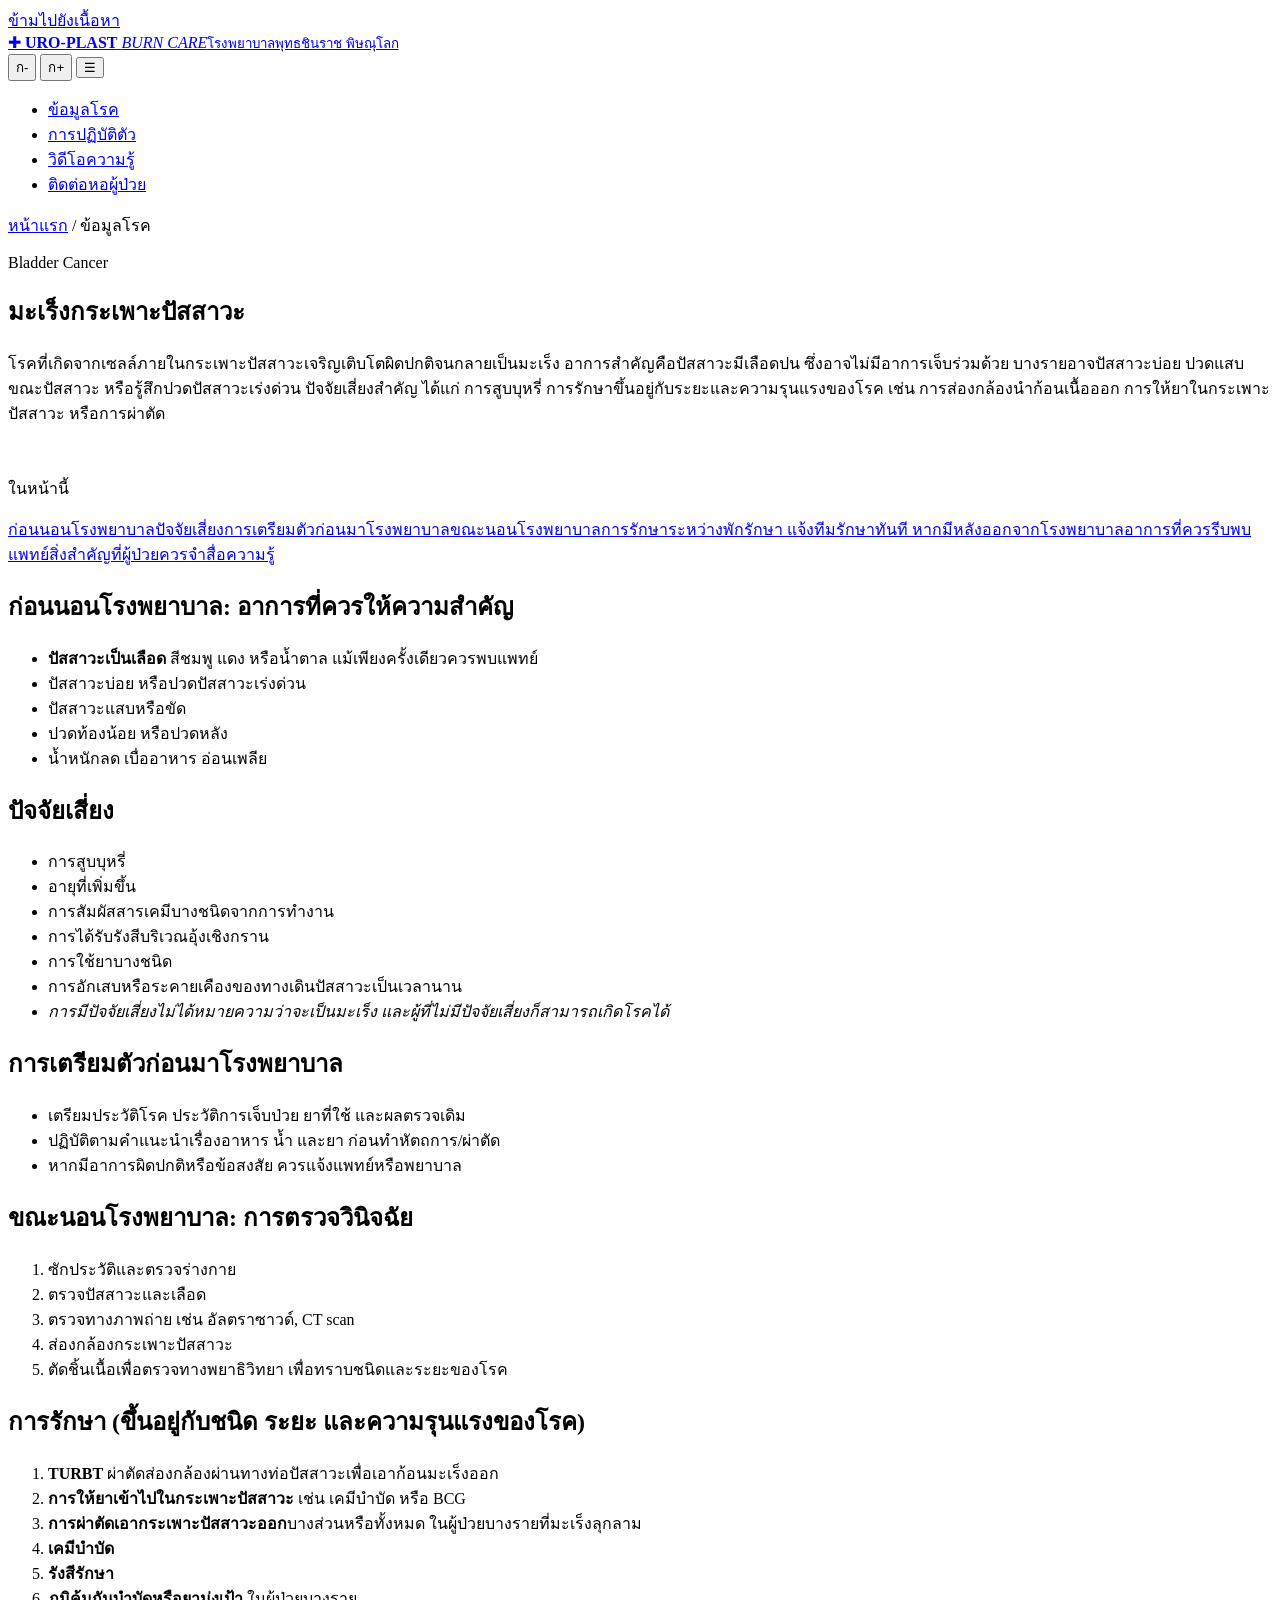
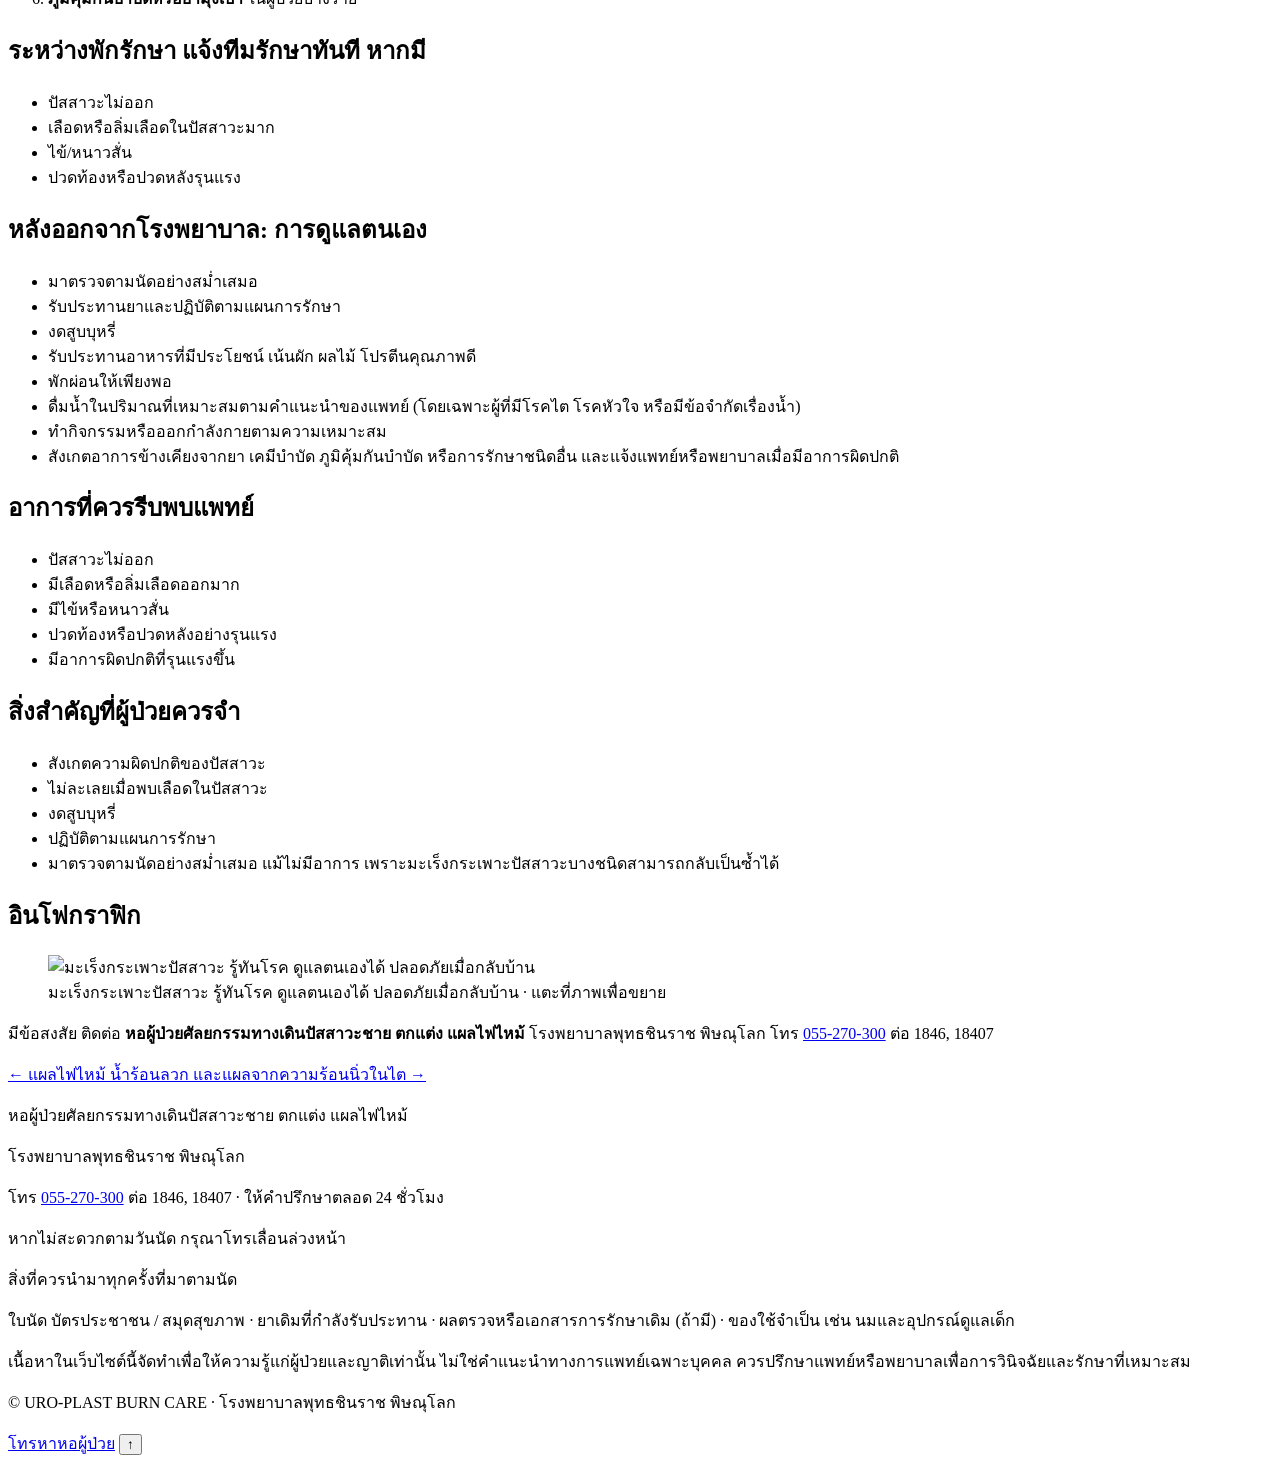
==== bladder-cancer.html @ 07c1993a "web" ====
<!doctype html>
<html lang="th">
<head>
<meta charset="utf-8">
<meta name="viewport" content="width=device-width, initial-scale=1">
<title>มะเร็งกระเพาะปัสสาวะ (Bladder Cancer) | URO-PLAST BURN CARE</title>
<meta name="description" content="โรคที่เกิดจากเซลล์ภายในกระเพาะปัสสาวะเจริญเติบโตผิดปกติจนกลายเป็นมะเร็ง อาการสำคัญคือปัสสาวะมีเลือดปน ซึ่งอาจไม่มีอาการเจ็บร่วมด้วย บางรายอาจปัสสาวะบ่">
<link rel="preconnect" href="https://fonts.googleapis.com">
<link rel="preconnect" href="https://fonts.gstatic.com" crossorigin>
<link href="https://fonts.googleapis.com/css2?family=Prompt:wght@500;600;700&family=Sarabun:wght@400;500;700&display=swap" rel="stylesheet">
<link rel="stylesheet" href="assets/css/style.css">
</head>
<body>
<a class="skip" href="#main">ข้ามไปยังเนื้อหา</a>
<header class="site-header">
  <div class="wrap bar">
    <a class="brand" href="index.html" aria-label="หน้าแรก URO-PLAST BURN CARE">
      <span class="logo" aria-hidden="true">✚</span>
      <span><b>URO-PLAST</b> <em>BURN CARE</em><small>โรงพยาบาลพุทธชินราช พิษณุโลก</small></span>
    </a>
    <div class="tools">
      <button class="fs-btn" data-fs="-1" aria-label="ลดขนาดตัวอักษร">ก-</button>
      <button class="fs-btn" data-fs="1" aria-label="เพิ่มขนาดตัวอักษร">ก+</button>
      <button class="menu-btn" aria-expanded="false" aria-controls="menu" aria-label="เมนู">☰</button>
    </div>
    <nav id="menu" class="menu"><ul><li><a href="index.html#topics">ข้อมูลโรค</a></li><li><a href="index.html#care">การปฏิบัติตัว</a></li><li><a href="index.html#videos">วิดีโอความรู้</a></li><li><a href="index.html#contact">ติดต่อหอผู้ป่วย</a></li></ul></nav>
  </div>
</header>
<main id="main" class="topic c-rose">
<section class="topic-hero">
  <div class="wrap th-grid">
    <div>
      <p class="crumb"><a href="index.html">หน้าแรก</a> / ข้อมูลโรค</p>
      <p class="eyebrow">Bladder Cancer</p>
      <h1>มะเร็งกระเพาะปัสสาวะ</h1>
      <p class="hero-lead">โรคที่เกิดจากเซลล์ภายในกระเพาะปัสสาวะเจริญเติบโตผิดปกติจนกลายเป็นมะเร็ง อาการสำคัญคือปัสสาวะมีเลือดปน ซึ่งอาจไม่มีอาการเจ็บร่วมด้วย บางรายอาจปัสสาวะบ่อย ปวดแสบขณะปัสสาวะ หรือรู้สึกปวดปัสสาวะเร่งด่วน ปัจจัยเสี่ยงสำคัญ ได้แก่ การสูบบุหรี่ การรักษาขึ้นอยู่กับระยะและความรุนแรงของโรค เช่น การส่องกล้องนำก้อนเนื้อออก การให้ยาในกระเพาะปัสสาวะ หรือการผ่าตัด</p>
    </div>
    <div class="th-art"><img src="assets/img/bladder-cancer.jpg" alt="" class="zoom"></div>
  </div>
</section>
<div class="wrap topic-body">
  <aside class="toc" aria-label="สารบัญ"><p>ในหน้านี้</p><a href="#s1">ก่อนนอนโรงพยาบาล</a><a href="#s2">ปัจจัยเสี่ยง</a><a href="#s3">การเตรียมตัวก่อนมาโรงพยาบาล</a><a href="#s4">ขณะนอนโรงพยาบาล</a><a href="#s5">การรักษา</a><a href="#s6">ระหว่างพักรักษา แจ้งทีมรักษาทันที หากมี</a><a href="#s7">หลังออกจากโรงพยาบาล</a><a href="#s8">อาการที่ควรรีบพบแพทย์</a><a href="#s9">สิ่งสำคัญที่ผู้ป่วยควรจำ</a><a href="#infographic">สื่อความรู้</a></aside>
  <div class="content">
    <section id="s1" class="panel k-list"><h2>ก่อนนอนโรงพยาบาล: อาการที่ควรให้ความสำคัญ</h2><ul><li><b>ปัสสาวะเป็นเลือด</b> สีชมพู แดง หรือน้ำตาล แม้เพียงครั้งเดียวควรพบแพทย์</li><li>ปัสสาวะบ่อย หรือปวดปัสสาวะเร่งด่วน</li><li>ปัสสาวะแสบหรือขัด</li><li>ปวดท้องน้อย หรือปวดหลัง</li><li>น้ำหนักลด เบื่ออาหาร อ่อนเพลีย</li></ul></section><section id="s2" class="panel k-list"><h2>ปัจจัยเสี่ยง</h2><ul><li>การสูบบุหรี่</li><li>อายุที่เพิ่มขึ้น</li><li>การสัมผัสสารเคมีบางชนิดจากการทำงาน</li><li>การได้รับรังสีบริเวณอุ้งเชิงกราน</li><li>การใช้ยาบางชนิด</li><li>การอักเสบหรือระคายเคืองของทางเดินปัสสาวะเป็นเวลานาน</li><li><i>การมีปัจจัยเสี่ยงไม่ได้หมายความว่าจะเป็นมะเร็ง และผู้ที่ไม่มีปัจจัยเสี่ยงก็สามารถเกิดโรคได้</i></li></ul></section><section id="s3" class="panel k-check"><h2>การเตรียมตัวก่อนมาโรงพยาบาล</h2><ul><li>เตรียมประวัติโรค ประวัติการเจ็บป่วย ยาที่ใช้ และผลตรวจเดิม</li><li>ปฏิบัติตามคำแนะนำเรื่องอาหาร น้ำ และยา ก่อนทำหัตถการ/ผ่าตัด</li><li>หากมีอาการผิดปกติหรือข้อสงสัย ควรแจ้งแพทย์หรือพยาบาล</li></ul></section><section id="s4" class="panel k-steps"><h2>ขณะนอนโรงพยาบาล: การตรวจวินิจฉัย</h2><ol><li>ซักประวัติและตรวจร่างกาย</li><li>ตรวจปัสสาวะและเลือด</li><li>ตรวจทางภาพถ่าย เช่น อัลตราซาวด์, CT scan</li><li>ส่องกล้องกระเพาะปัสสาวะ</li><li>ตัดชิ้นเนื้อเพื่อตรวจทางพยาธิวิทยา เพื่อทราบชนิดและระยะของโรค</li></ol></section><section id="s5" class="panel k-steps"><h2>การรักษา (ขึ้นอยู่กับชนิด ระยะ และความรุนแรงของโรค)</h2><ol><li><b>TURBT</b> ผ่าตัดส่องกล้องผ่านทางท่อปัสสาวะเพื่อเอาก้อนมะเร็งออก</li><li><b>การให้ยาเข้าไปในกระเพาะปัสสาวะ</b> เช่น เคมีบำบัด หรือ BCG</li><li><b>การผ่าตัดเอากระเพาะปัสสาวะออก</b>บางส่วนหรือทั้งหมด ในผู้ป่วยบางรายที่มะเร็งลุกลาม</li><li><b>เคมีบำบัด</b></li><li><b>รังสีรักษา</b></li><li><b>ภูมิคุ้มกันบำบัดหรือยามุ่งเป้า</b> ในผู้ป่วยบางราย</li></ol></section><section id="s6" class="panel k-danger"><h2>ระหว่างพักรักษา แจ้งทีมรักษาทันที หากมี</h2><ul><li>ปัสสาวะไม่ออก</li><li>เลือดหรือลิ่มเลือดในปัสสาวะมาก</li><li>ไข้/หนาวสั่น</li><li>ปวดท้องหรือปวดหลังรุนแรง</li></ul></section><section id="s7" class="panel k-check"><h2>หลังออกจากโรงพยาบาล: การดูแลตนเอง</h2><ul><li>มาตรวจตามนัดอย่างสม่ำเสมอ</li><li>รับประทานยาและปฏิบัติตามแผนการรักษา</li><li>งดสูบบุหรี่</li><li>รับประทานอาหารที่มีประโยชน์ เน้นผัก ผลไม้ โปรตีนคุณภาพดี</li><li>พักผ่อนให้เพียงพอ</li><li>ดื่มน้ำในปริมาณที่เหมาะสมตามคำแนะนำของแพทย์ (โดยเฉพาะผู้ที่มีโรคไต โรคหัวใจ หรือมีข้อจำกัดเรื่องน้ำ)</li><li>ทำกิจกรรมหรือออกกำลังกายตามความเหมาะสม</li><li>สังเกตอาการข้างเคียงจากยา เคมีบำบัด ภูมิคุ้มกันบำบัด หรือการรักษาชนิดอื่น และแจ้งแพทย์หรือพยาบาลเมื่อมีอาการผิดปกติ</li></ul></section><section id="s8" class="panel k-danger"><h2>อาการที่ควรรีบพบแพทย์</h2><ul><li>ปัสสาวะไม่ออก</li><li>มีเลือดหรือลิ่มเลือดออกมาก</li><li>มีไข้หรือหนาวสั่น</li><li>ปวดท้องหรือปวดหลังอย่างรุนแรง</li><li>มีอาการผิดปกติที่รุนแรงขึ้น</li></ul></section><section id="s9" class="panel k-info"><h2>สิ่งสำคัญที่ผู้ป่วยควรจำ</h2><ul><li>สังเกตความผิดปกติของปัสสาวะ</li><li>ไม่ละเลยเมื่อพบเลือดในปัสสาวะ</li><li>งดสูบบุหรี่</li><li>ปฏิบัติตามแผนการรักษา</li><li>มาตรวจตามนัดอย่างสม่ำเสมอ แม้ไม่มีอาการ เพราะมะเร็งกระเพาะปัสสาวะบางชนิดสามารถกลับเป็นซ้ำได้</li></ul></section>
    <section class="panel media" id="infographic"><h2>อินโฟกราฟิก</h2><figure><img src="assets/img/bladder-cancer.jpg" alt="มะเร็งกระเพาะปัสสาวะ รู้ทันโรค ดูแลตนเองได้ ปลอดภัยเมื่อกลับบ้าน" loading="lazy" class="zoom"><figcaption>มะเร็งกระเพาะปัสสาวะ รู้ทันโรค ดูแลตนเองได้ ปลอดภัยเมื่อกลับบ้าน · แตะที่ภาพเพื่อขยาย</figcaption></figure></section>
    <section class="panel contact-mini"><p>มีข้อสงสัย ติดต่อ <b>หอผู้ป่วยศัลยกรรมทางเดินปัสสาวะชาย ตกแต่ง แผลไฟไหม้</b> โรงพยาบาลพุทธชินราช พิษณุโลก โทร <a href="tel:055270300">055-270-300</a> ต่อ 1846, 18407</p></section>
    <nav class="pager"><a href="burn.html">← แผลไฟไหม้ น้ำร้อนลวก และแผลจากความร้อน</a><a href="renal-calculi.html">นิ่วในไต →</a></nav>
  </div>
</div>
</main>
<footer class="site-footer" id="contact">
  <div class="wrap foot">
    <div>
      <p class="foot-title">หอผู้ป่วยศัลยกรรมทางเดินปัสสาวะชาย ตกแต่ง แผลไฟไหม้</p>
      <p>โรงพยาบาลพุทธชินราช พิษณุโลก</p>
      <p>โทร <a href="tel:055270300">055-270-300</a> ต่อ 1846, 18407 · ให้คำปรึกษาตลอด 24 ชั่วโมง</p>
      <p>หากไม่สะดวกตามวันนัด กรุณาโทรเลื่อนล่วงหน้า</p>
    </div>
    <div>
      <p class="foot-title">สิ่งที่ควรนำมาทุกครั้งที่มาตามนัด</p>
      <p>ใบนัด บัตรประชาชน / สมุดสุขภาพ · ยาเดิมที่กำลังรับประทาน · ผลตรวจหรือเอกสารการรักษาเดิม (ถ้ามี) · ของใช้จำเป็น เช่น นมและอุปกรณ์ดูแลเด็ก</p>
      <p class="disclaimer">เนื้อหาในเว็บไซต์นี้จัดทำเพื่อให้ความรู้แก่ผู้ป่วยและญาติเท่านั้น ไม่ใช่คำแนะนำทางการแพทย์เฉพาะบุคคล ควรปรึกษาแพทย์หรือพยาบาลเพื่อการวินิจฉัยและรักษาที่เหมาะสม</p>
    </div>
  </div>
  <p class="copy">© URO-PLAST BURN CARE · โรงพยาบาลพุทธชินราช พิษณุโลก</p>
</footer>
<a href="tel:055270300" class="fab-call" aria-label="โทรหาหอผู้ป่วย"><span>โทรหาหอผู้ป่วย</span></a>
<button class="to-top" aria-label="กลับขึ้นด้านบน">↑</button>
<div class="lightbox" hidden><button class="lb-close" aria-label="ปิด">✕</button><img alt=""></div>
<script src="assets/js/main.js"></script>
</body>
</html>
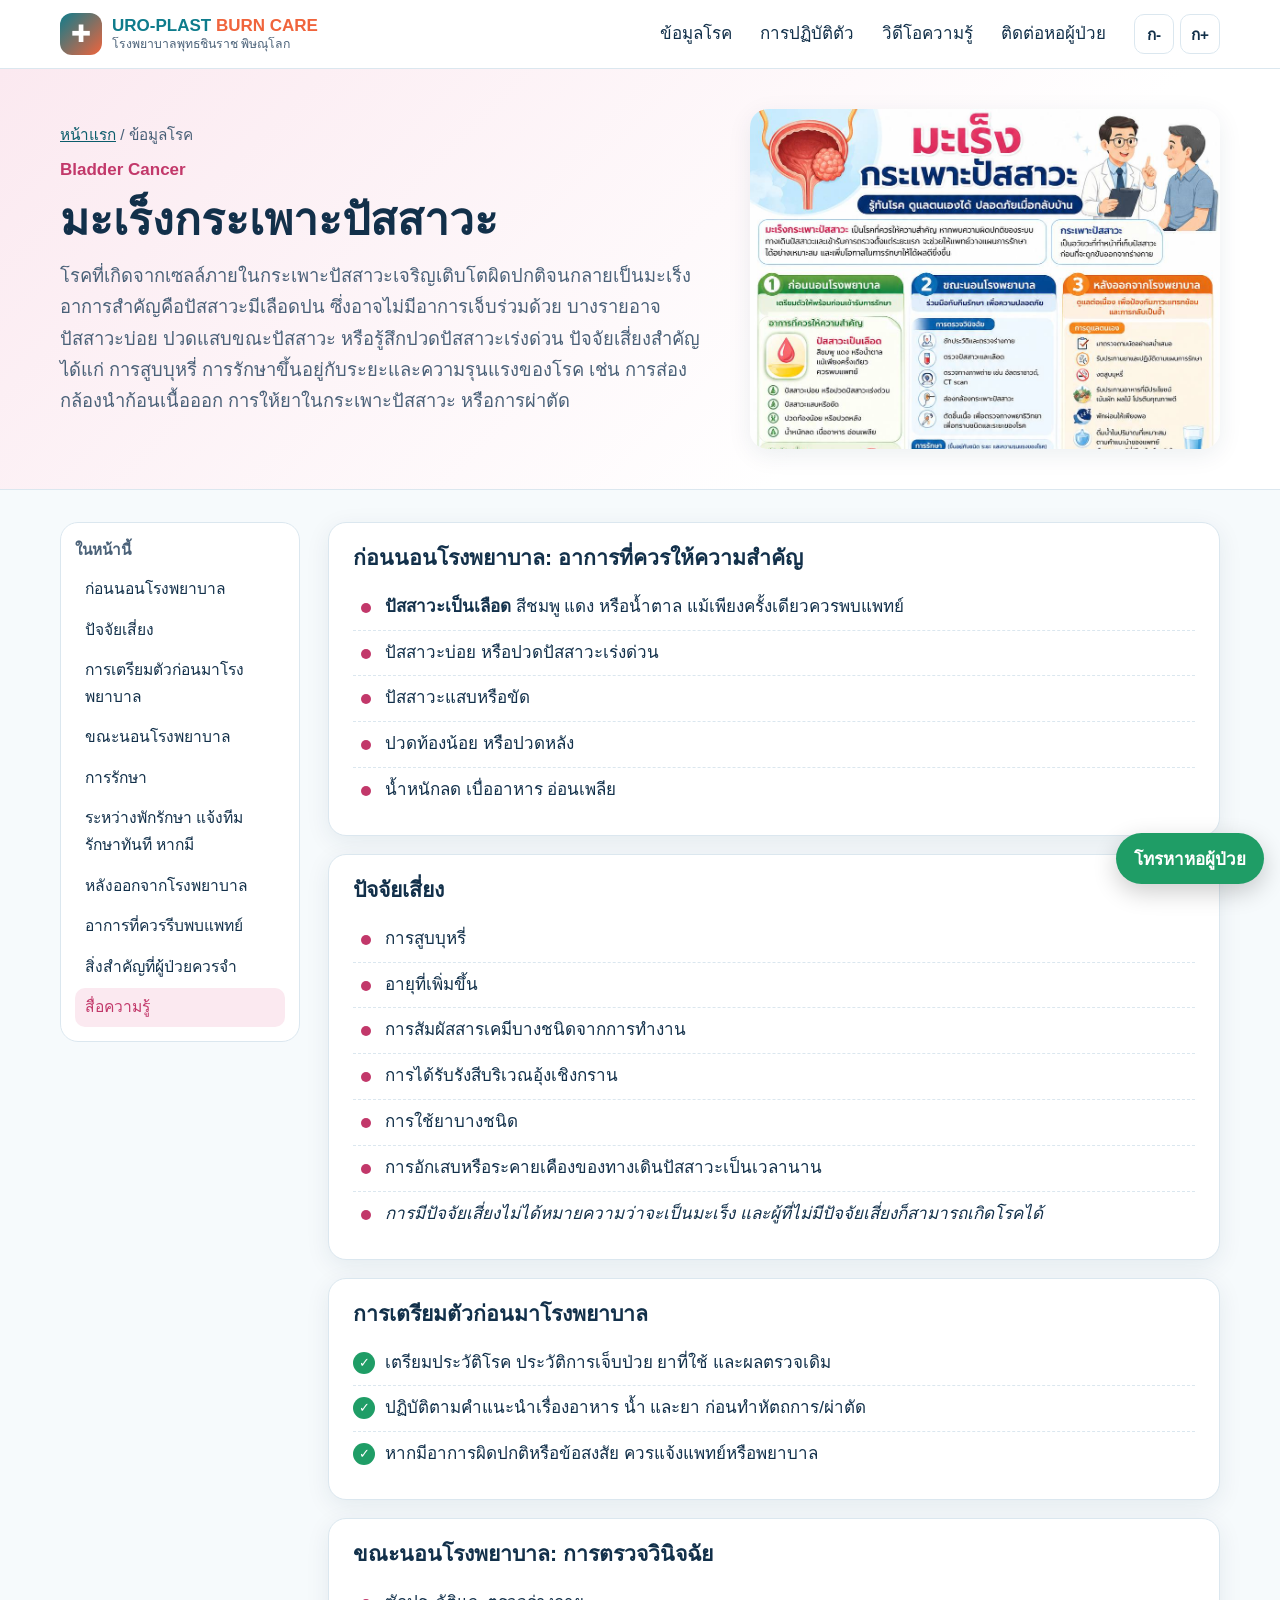
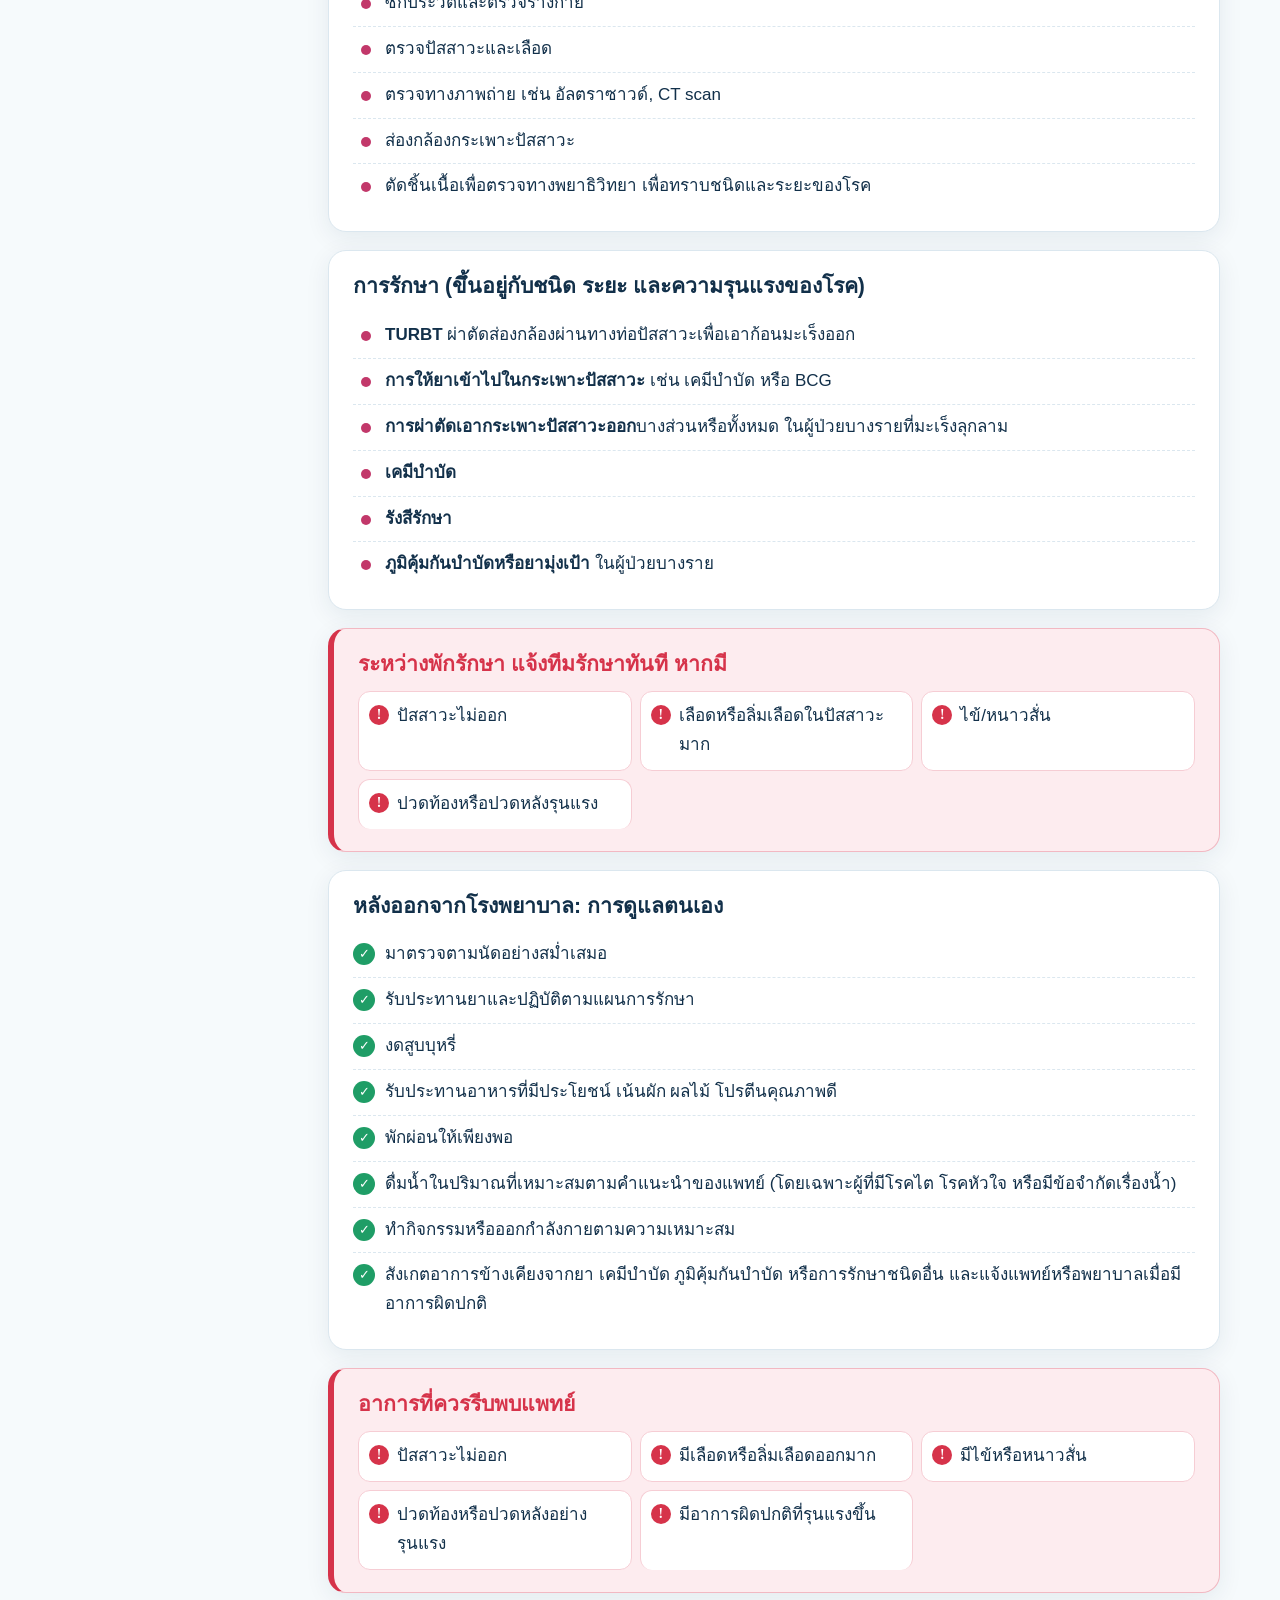
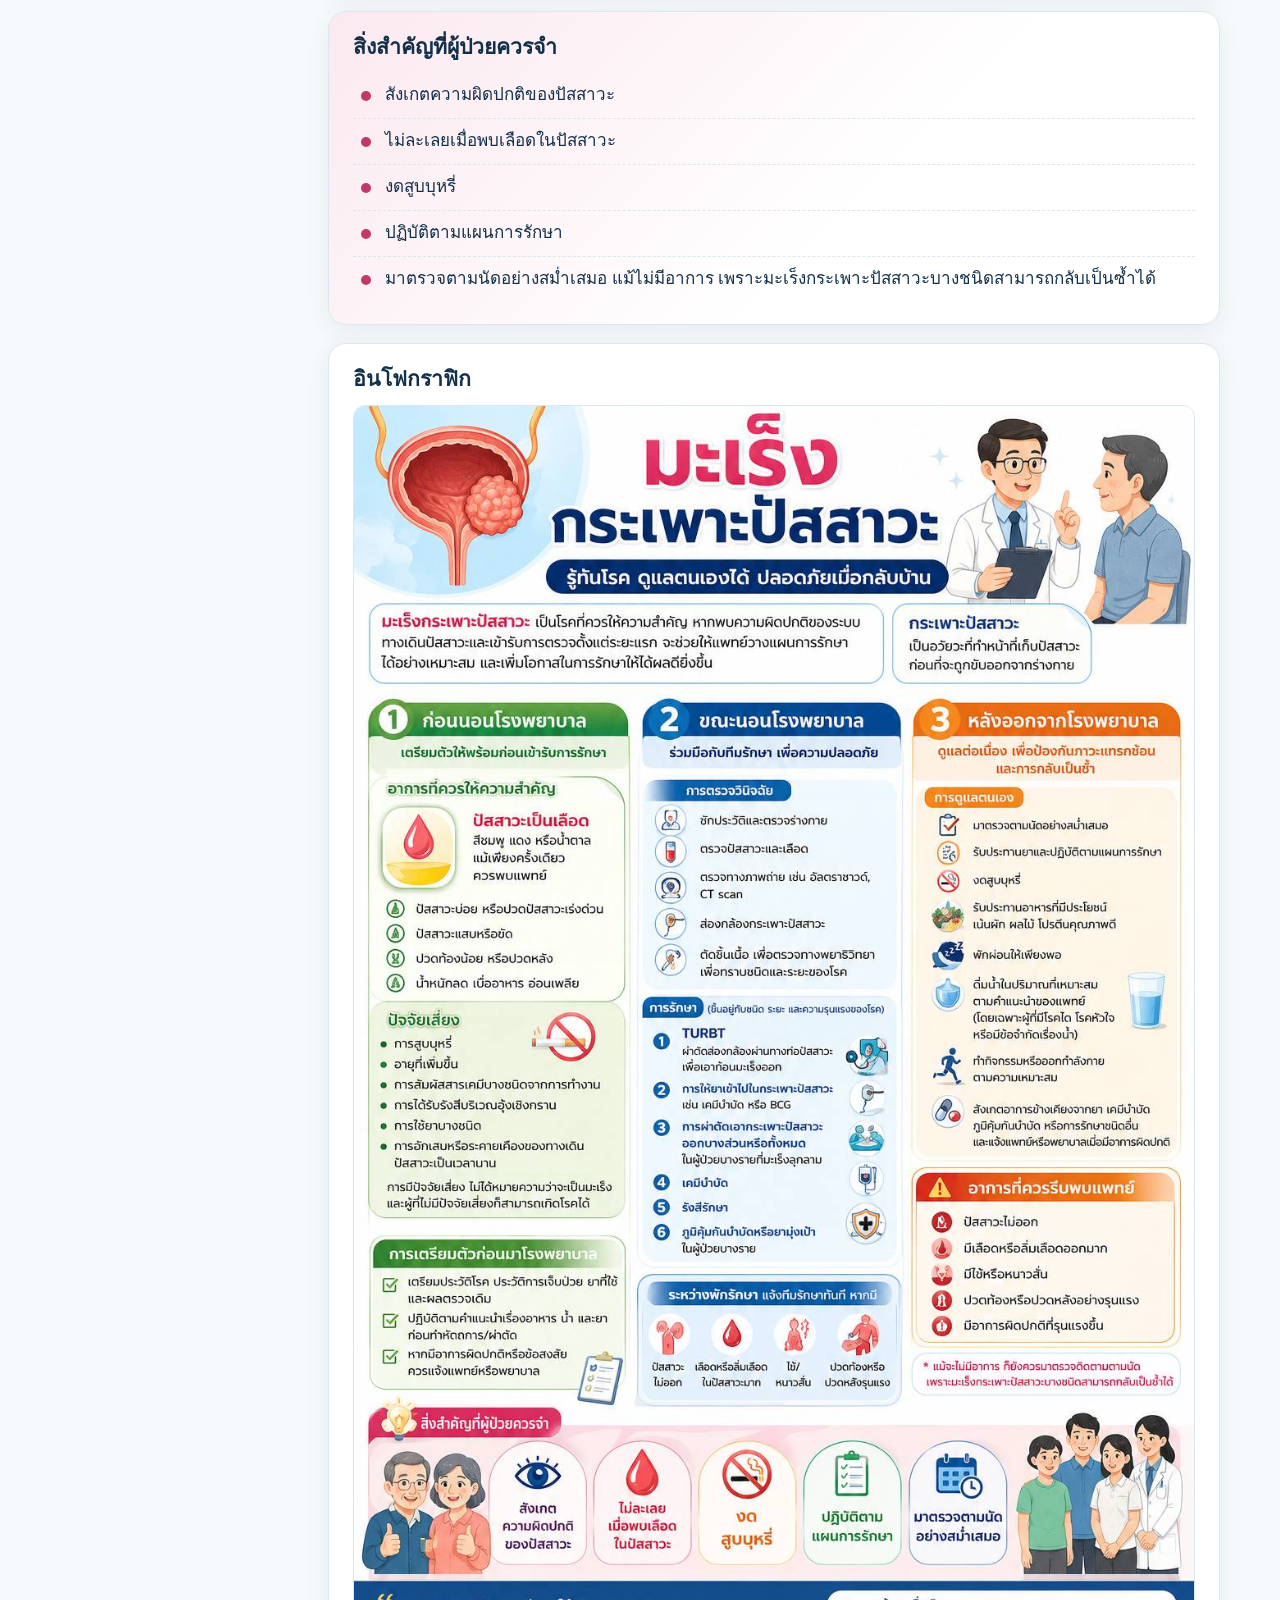
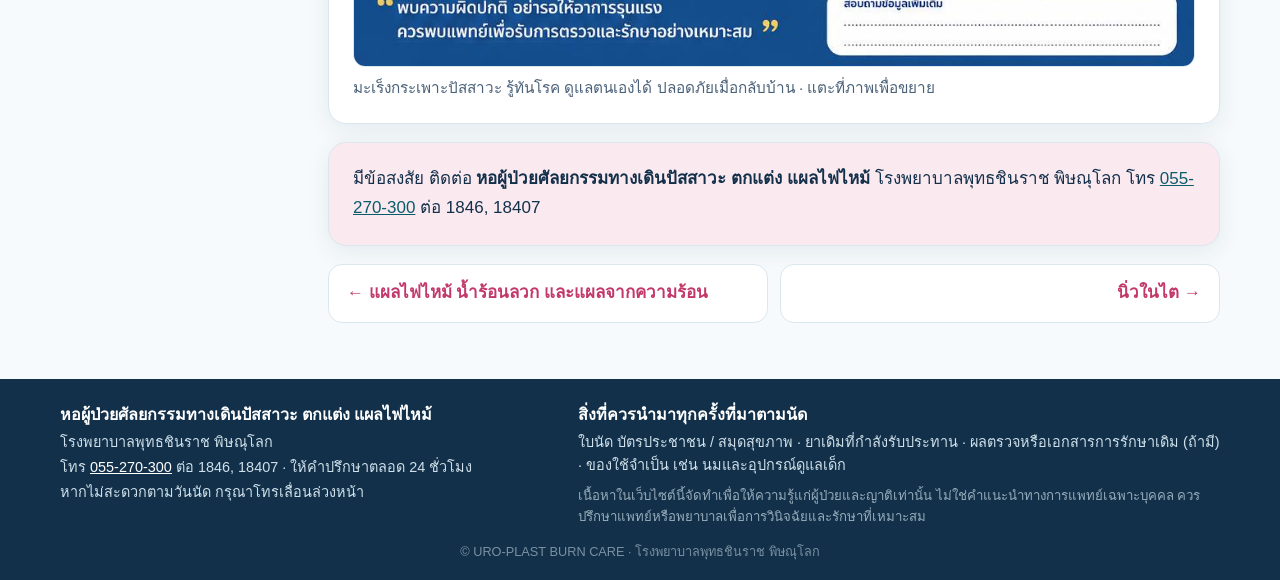
==== commit bbae85ca: "แก้ไขหน้าจอ" ====
--- a/bladder-cancer.html
+++ b/bladder-cancer.html
@@ -41,9 +41,9 @@
 <div class="wrap topic-body">
   <aside class="toc" aria-label="สารบัญ"><p>ในหน้านี้</p><a href="#s1">ก่อนนอนโรงพยาบาล</a><a href="#s2">ปัจจัยเสี่ยง</a><a href="#s3">การเตรียมตัวก่อนมาโรงพยาบาล</a><a href="#s4">ขณะนอนโรงพยาบาล</a><a href="#s5">การรักษา</a><a href="#s6">ระหว่างพักรักษา แจ้งทีมรักษาทันที หากมี</a><a href="#s7">หลังออกจากโรงพยาบาล</a><a href="#s8">อาการที่ควรรีบพบแพทย์</a><a href="#s9">สิ่งสำคัญที่ผู้ป่วยควรจำ</a><a href="#infographic">สื่อความรู้</a></aside>
   <div class="content">
-    <section id="s1" class="panel k-list"><h2>ก่อนนอนโรงพยาบาล: อาการที่ควรให้ความสำคัญ</h2><ul><li><b>ปัสสาวะเป็นเลือด</b> สีชมพู แดง หรือน้ำตาล แม้เพียงครั้งเดียวควรพบแพทย์</li><li>ปัสสาวะบ่อย หรือปวดปัสสาวะเร่งด่วน</li><li>ปัสสาวะแสบหรือขัด</li><li>ปวดท้องน้อย หรือปวดหลัง</li><li>น้ำหนักลด เบื่ออาหาร อ่อนเพลีย</li></ul></section><section id="s2" class="panel k-list"><h2>ปัจจัยเสี่ยง</h2><ul><li>การสูบบุหรี่</li><li>อายุที่เพิ่มขึ้น</li><li>การสัมผัสสารเคมีบางชนิดจากการทำงาน</li><li>การได้รับรังสีบริเวณอุ้งเชิงกราน</li><li>การใช้ยาบางชนิด</li><li>การอักเสบหรือระคายเคืองของทางเดินปัสสาวะเป็นเวลานาน</li><li><i>การมีปัจจัยเสี่ยงไม่ได้หมายความว่าจะเป็นมะเร็ง และผู้ที่ไม่มีปัจจัยเสี่ยงก็สามารถเกิดโรคได้</i></li></ul></section><section id="s3" class="panel k-check"><h2>การเตรียมตัวก่อนมาโรงพยาบาล</h2><ul><li>เตรียมประวัติโรค ประวัติการเจ็บป่วย ยาที่ใช้ และผลตรวจเดิม</li><li>ปฏิบัติตามคำแนะนำเรื่องอาหาร น้ำ และยา ก่อนทำหัตถการ/ผ่าตัด</li><li>หากมีอาการผิดปกติหรือข้อสงสัย ควรแจ้งแพทย์หรือพยาบาล</li></ul></section><section id="s4" class="panel k-steps"><h2>ขณะนอนโรงพยาบาล: การตรวจวินิจฉัย</h2><ol><li>ซักประวัติและตรวจร่างกาย</li><li>ตรวจปัสสาวะและเลือด</li><li>ตรวจทางภาพถ่าย เช่น อัลตราซาวด์, CT scan</li><li>ส่องกล้องกระเพาะปัสสาวะ</li><li>ตัดชิ้นเนื้อเพื่อตรวจทางพยาธิวิทยา เพื่อทราบชนิดและระยะของโรค</li></ol></section><section id="s5" class="panel k-steps"><h2>การรักษา (ขึ้นอยู่กับชนิด ระยะ และความรุนแรงของโรค)</h2><ol><li><b>TURBT</b> ผ่าตัดส่องกล้องผ่านทางท่อปัสสาวะเพื่อเอาก้อนมะเร็งออก</li><li><b>การให้ยาเข้าไปในกระเพาะปัสสาวะ</b> เช่น เคมีบำบัด หรือ BCG</li><li><b>การผ่าตัดเอากระเพาะปัสสาวะออก</b>บางส่วนหรือทั้งหมด ในผู้ป่วยบางรายที่มะเร็งลุกลาม</li><li><b>เคมีบำบัด</b></li><li><b>รังสีรักษา</b></li><li><b>ภูมิคุ้มกันบำบัดหรือยามุ่งเป้า</b> ในผู้ป่วยบางราย</li></ol></section><section id="s6" class="panel k-danger"><h2>ระหว่างพักรักษา แจ้งทีมรักษาทันที หากมี</h2><ul><li>ปัสสาวะไม่ออก</li><li>เลือดหรือลิ่มเลือดในปัสสาวะมาก</li><li>ไข้/หนาวสั่น</li><li>ปวดท้องหรือปวดหลังรุนแรง</li></ul></section><section id="s7" class="panel k-check"><h2>หลังออกจากโรงพยาบาล: การดูแลตนเอง</h2><ul><li>มาตรวจตามนัดอย่างสม่ำเสมอ</li><li>รับประทานยาและปฏิบัติตามแผนการรักษา</li><li>งดสูบบุหรี่</li><li>รับประทานอาหารที่มีประโยชน์ เน้นผัก ผลไม้ โปรตีนคุณภาพดี</li><li>พักผ่อนให้เพียงพอ</li><li>ดื่มน้ำในปริมาณที่เหมาะสมตามคำแนะนำของแพทย์ (โดยเฉพาะผู้ที่มีโรคไต โรคหัวใจ หรือมีข้อจำกัดเรื่องน้ำ)</li><li>ทำกิจกรรมหรือออกกำลังกายตามความเหมาะสม</li><li>สังเกตอาการข้างเคียงจากยา เคมีบำบัด ภูมิคุ้มกันบำบัด หรือการรักษาชนิดอื่น และแจ้งแพทย์หรือพยาบาลเมื่อมีอาการผิดปกติ</li></ul></section><section id="s8" class="panel k-danger"><h2>อาการที่ควรรีบพบแพทย์</h2><ul><li>ปัสสาวะไม่ออก</li><li>มีเลือดหรือลิ่มเลือดออกมาก</li><li>มีไข้หรือหนาวสั่น</li><li>ปวดท้องหรือปวดหลังอย่างรุนแรง</li><li>มีอาการผิดปกติที่รุนแรงขึ้น</li></ul></section><section id="s9" class="panel k-info"><h2>สิ่งสำคัญที่ผู้ป่วยควรจำ</h2><ul><li>สังเกตความผิดปกติของปัสสาวะ</li><li>ไม่ละเลยเมื่อพบเลือดในปัสสาวะ</li><li>งดสูบบุหรี่</li><li>ปฏิบัติตามแผนการรักษา</li><li>มาตรวจตามนัดอย่างสม่ำเสมอ แม้ไม่มีอาการ เพราะมะเร็งกระเพาะปัสสาวะบางชนิดสามารถกลับเป็นซ้ำได้</li></ul></section>
+    <section id="s1" class="panel k-list"><h2>ก่อนนอนโรงพยาบาล: อาการที่ควรให้ความสำคัญ</h2><ul><li><b>ปัสสาวะเป็นเลือด</b> สีชมพู แดง หรือน้ำตาล แม้เพียงครั้งเดียวควรพบแพทย์</li><li>ปัสสาวะบ่อย หรือปวดปัสสาวะเร่งด่วน</li><li>ปัสสาวะแสบหรือขัด</li><li>ปวดท้องน้อย หรือปวดหลัง</li><li>น้ำหนักลด เบื่ออาหาร อ่อนเพลีย</li></ul></section><section id="s2" class="panel k-list"><h2>ปัจจัยเสี่ยง</h2><ul><li>การสูบบุหรี่</li><li>อายุที่เพิ่มขึ้น</li><li>การสัมผัสสารเคมีบางชนิดจากการทำงาน</li><li>การได้รับรังสีบริเวณอุ้งเชิงกราน</li><li>การใช้ยาบางชนิด</li><li>การอักเสบหรือระคายเคืองของทางเดินปัสสาวะเป็นเวลานาน</li><li><i>การมีปัจจัยเสี่ยงไม่ได้หมายความว่าจะเป็นมะเร็ง และผู้ที่ไม่มีปัจจัยเสี่ยงก็สามารถเกิดโรคได้</i></li></ul></section><section id="s3" class="panel k-check"><h2>การเตรียมตัวก่อนมาโรงพยาบาล</h2><ul><li>เตรียมประวัติโรค ประวัติการเจ็บป่วย ยาที่ใช้ และผลตรวจเดิม</li><li>ปฏิบัติตามคำแนะนำเรื่องอาหาร น้ำ และยา ก่อนทำหัตถการ/ผ่าตัด</li><li>หากมีอาการผิดปกติหรือข้อสงสัย ควรแจ้งแพทย์หรือพยาบาล</li></ul></section><section id="s4" class="panel k-steps"><h2>ขณะนอนโรงพยาบาล: การตรวจวินิจฉัย</h2><ul><li>ซักประวัติและตรวจร่างกาย</li><li>ตรวจปัสสาวะและเลือด</li><li>ตรวจทางภาพถ่าย เช่น อัลตราซาวด์, CT scan</li><li>ส่องกล้องกระเพาะปัสสาวะ</li><li>ตัดชิ้นเนื้อเพื่อตรวจทางพยาธิวิทยา เพื่อทราบชนิดและระยะของโรค</li></ul></section><section id="s5" class="panel k-steps"><h2>การรักษา (ขึ้นอยู่กับชนิด ระยะ และความรุนแรงของโรค)</h2><ul><li><b>TURBT</b> ผ่าตัดส่องกล้องผ่านทางท่อปัสสาวะเพื่อเอาก้อนมะเร็งออก</li><li><b>การให้ยาเข้าไปในกระเพาะปัสสาวะ</b> เช่น เคมีบำบัด หรือ BCG</li><li><b>การผ่าตัดเอากระเพาะปัสสาวะออก</b>บางส่วนหรือทั้งหมด ในผู้ป่วยบางรายที่มะเร็งลุกลาม</li><li><b>เคมีบำบัด</b></li><li><b>รังสีรักษา</b></li><li><b>ภูมิคุ้มกันบำบัดหรือยามุ่งเป้า</b> ในผู้ป่วยบางราย</li></ul></section><section id="s6" class="panel k-danger"><h2>ระหว่างพักรักษา แจ้งทีมรักษาทันที หากมี</h2><ul><li>ปัสสาวะไม่ออก</li><li>เลือดหรือลิ่มเลือดในปัสสาวะมาก</li><li>ไข้/หนาวสั่น</li><li>ปวดท้องหรือปวดหลังรุนแรง</li></ul></section><section id="s7" class="panel k-check"><h2>หลังออกจากโรงพยาบาล: การดูแลตนเอง</h2><ul><li>มาตรวจตามนัดอย่างสม่ำเสมอ</li><li>รับประทานยาและปฏิบัติตามแผนการรักษา</li><li>งดสูบบุหรี่</li><li>รับประทานอาหารที่มีประโยชน์ เน้นผัก ผลไม้ โปรตีนคุณภาพดี</li><li>พักผ่อนให้เพียงพอ</li><li>ดื่มน้ำในปริมาณที่เหมาะสมตามคำแนะนำของแพทย์ (โดยเฉพาะผู้ที่มีโรคไต โรคหัวใจ หรือมีข้อจำกัดเรื่องน้ำ)</li><li>ทำกิจกรรมหรือออกกำลังกายตามความเหมาะสม</li><li>สังเกตอาการข้างเคียงจากยา เคมีบำบัด ภูมิคุ้มกันบำบัด หรือการรักษาชนิดอื่น และแจ้งแพทย์หรือพยาบาลเมื่อมีอาการผิดปกติ</li></ul></section><section id="s8" class="panel k-danger"><h2>อาการที่ควรรีบพบแพทย์</h2><ul><li>ปัสสาวะไม่ออก</li><li>มีเลือดหรือลิ่มเลือดออกมาก</li><li>มีไข้หรือหนาวสั่น</li><li>ปวดท้องหรือปวดหลังอย่างรุนแรง</li><li>มีอาการผิดปกติที่รุนแรงขึ้น</li></ul></section><section id="s9" class="panel k-info"><h2>สิ่งสำคัญที่ผู้ป่วยควรจำ</h2><ul><li>สังเกตความผิดปกติของปัสสาวะ</li><li>ไม่ละเลยเมื่อพบเลือดในปัสสาวะ</li><li>งดสูบบุหรี่</li><li>ปฏิบัติตามแผนการรักษา</li><li>มาตรวจตามนัดอย่างสม่ำเสมอ แม้ไม่มีอาการ เพราะมะเร็งกระเพาะปัสสาวะบางชนิดสามารถกลับเป็นซ้ำได้</li></ul></section>
     <section class="panel media" id="infographic"><h2>อินโฟกราฟิก</h2><figure><img src="assets/img/bladder-cancer.jpg" alt="มะเร็งกระเพาะปัสสาวะ รู้ทันโรค ดูแลตนเองได้ ปลอดภัยเมื่อกลับบ้าน" loading="lazy" class="zoom"><figcaption>มะเร็งกระเพาะปัสสาวะ รู้ทันโรค ดูแลตนเองได้ ปลอดภัยเมื่อกลับบ้าน · แตะที่ภาพเพื่อขยาย</figcaption></figure></section>
-    <section class="panel contact-mini"><p>มีข้อสงสัย ติดต่อ <b>หอผู้ป่วยศัลยกรรมทางเดินปัสสาวะชาย ตกแต่ง แผลไฟไหม้</b> โรงพยาบาลพุทธชินราช พิษณุโลก โทร <a href="tel:055270300">055-270-300</a> ต่อ 1846, 18407</p></section>
+    <section class="panel contact-mini"><p>มีข้อสงสัย ติดต่อ <b>หอผู้ป่วยศัลยกรรมทางเดินปัสสาวะ ตกแต่ง แผลไฟไหม้</b> โรงพยาบาลพุทธชินราช พิษณุโลก โทร <a href="tel:055270300">055-270-300</a> ต่อ 1846, 18407</p></section>
     <nav class="pager"><a href="burn.html">← แผลไฟไหม้ น้ำร้อนลวก และแผลจากความร้อน</a><a href="renal-calculi.html">นิ่วในไต →</a></nav>
   </div>
 </div>
@@ -51,7 +51,7 @@
 <footer class="site-footer" id="contact">
   <div class="wrap foot">
     <div>
-      <p class="foot-title">หอผู้ป่วยศัลยกรรมทางเดินปัสสาวะชาย ตกแต่ง แผลไฟไหม้</p>
+      <p class="foot-title">หอผู้ป่วยศัลยกรรมทางเดินปัสสาวะ ตกแต่ง แผลไฟไหม้</p>
       <p>โรงพยาบาลพุทธชินราช พิษณุโลก</p>
       <p>โทร <a href="tel:055270300">055-270-300</a> ต่อ 1846, 18407 · ให้คำปรึกษาตลอด 24 ชั่วโมง</p>
       <p>หากไม่สะดวกตามวันนัด กรุณาโทรเลื่อนล่วงหน้า</p>
--- a/assets/css/style.css
+++ b/assets/css/style.css
@@ -0,0 +1,226 @@
+/* URO-PLAST BURN CARE — static site styles */
+:root {
+  --ink: #12304a;
+  --ink-2: #4a6178;
+  --bg: #f6fafc;
+  --card: #ffffff;
+  --line: #dbe7ef;
+  --brand: #0f7c8c;
+  --brand-2: #0b5c6b;
+  --accent: #f0643c;
+  --danger: #d6334a;
+  --danger-bg: #fdecef;
+  --warn: #b86a00;
+  --warn-bg: #fff4e0;
+  --ok: #1f9d66;
+  --radius: 18px;
+  --shadow: 0 6px 24px rgba(18, 48, 74, .08);
+  --fs: 17px;
+  --c: var(--brand);
+  --c-soft: #e3f4f6;
+}
+.c-teal   { --c: #0f7c8c; --c-soft: #e3f4f6; }
+.c-violet { --c: #6a4fc9; --c-soft: #efeafd; }
+.c-coral  { --c: #e4572e; --c-soft: #fdeee8; }
+.c-rose   { --c: #c2386a; --c-soft: #fbe9f0; }
+.c-amber  { --c: #c27a00; --c-soft: #fdf3dc; }
+.c-blue   { --c: #2563c9; --c-soft: #e6effc; }
+.c-green  { --c: #1f8f5a; --c-soft: #e3f5ec; }
+.c-pink   { --c: #d94f8f; --c-soft: #fdebf4; }
+
+* { box-sizing: border-box; }
+html { scroll-behavior: smooth; font-size: var(--fs); }
+body {
+  margin: 0; background: var(--bg); color: var(--ink);
+  font-family: "Sarabun", "Leelawadee UI", "Tahoma", sans-serif; line-height: 1.7;
+}
+h1, h2, h3, .brand, .btn, .tc-th, .sec-title { font-family: "Prompt", "Sarabun", sans-serif; line-height: 1.3; }
+a { color: var(--brand-2); }
+img { max-width: 100%; display: block; }
+.wrap { width: min(1160px, 100% - 32px); margin-inline: auto; }
+.skip { position: absolute; left: -999px; top: 8px; background: #fff; padding: 8px 12px; z-index: 99; }
+.skip:focus { left: 8px; }
+.sr { position: absolute; width: 1px; height: 1px; overflow: hidden; clip: rect(0 0 0 0); }
+
+/* header */
+.site-header { position: sticky; top: 0; z-index: 50; background: rgba(255,255,255,.92); backdrop-filter: blur(10px); border-bottom: 1px solid var(--line); }
+.bar { display: flex; align-items: center; gap: 16px; min-height: 68px; flex-wrap: wrap; }
+.brand { display: flex; align-items: center; gap: 10px; text-decoration: none; color: var(--ink); margin-right: auto; }
+.brand b { color: var(--brand); }
+.brand em { font-style: normal; color: var(--accent); font-weight: 700; }
+.brand small { display: block; font-family: "Sarabun", sans-serif; font-size: .72rem; color: var(--ink-2); font-weight: 400; }
+.logo { width: 42px; height: 42px; border-radius: 12px; display: grid; place-items: center; color: #fff; font-size: 1.4rem; background: linear-gradient(135deg, var(--brand), var(--accent)); }
+.tools { display: flex; gap: 6px; order: 2; }
+.fs-btn, .menu-btn { border: 1px solid var(--line); background: #fff; color: var(--ink); border-radius: 10px; min-width: 40px; height: 40px; font: 600 .9rem "Prompt", sans-serif; cursor: pointer; }
+.menu-btn { display: none; font-size: 1.2rem; }
+.menu { order: 1; }
+.menu ul { list-style: none; display: flex; gap: 4px; margin: 0; padding: 0; }
+.menu a { display: block; padding: 8px 12px; border-radius: 10px; text-decoration: none; color: var(--ink); font-weight: 500; }
+.menu a:hover { background: var(--c-soft); color: var(--brand-2); }
+
+/* buttons */
+.btn { display: inline-flex; align-items: center; gap: 8px; padding: 12px 20px; border-radius: 999px; text-decoration: none; font-weight: 600; border: 2px solid transparent; }
+.btn.primary { background: var(--c); color: #fff; }
+.btn.primary:hover { filter: brightness(.92); }
+.btn.ghost { border-color: var(--line); background: #fff; color: var(--ink); }
+.btn.danger { background: var(--danger); color: #fff; white-space: nowrap; }
+
+/* hero */
+.hero { background: radial-gradient(900px 400px at 85% 10%, #ffe7dc 0, transparent 60%), radial-gradient(700px 400px at 0% 100%, #d9f1f4 0, transparent 60%), #fff; border-bottom: 1px solid var(--line); }
+.hero-grid { display: grid; grid-template-columns: 1.3fr 1fr; gap: 32px; align-items: center; padding: 56px 0; }
+.eyebrow { color: var(--c); font-weight: 700; margin: 0 0 6px; }
+.hero h1 { font-size: clamp(2.2rem, 5vw, 3.6rem); margin: 0 0 12px; color: var(--brand-2); }
+.hero h1 span { color: var(--accent); }
+.hero-lead { font-size: 1.08rem; color: var(--ink-2); margin: 0 0 20px; }
+.hero-lead b { color: var(--ink); }
+.search input { width: 100%; padding: 14px 18px; font: inherit; border: 2px solid var(--line); border-radius: 14px; background: #fff; }
+.search input:focus { outline: none; border-color: var(--brand); }
+.hero-actions { display: flex; flex-wrap: wrap; gap: 10px; margin-top: 16px; }
+.hero-center { max-width: 820px; text-align: center; padding: 64px 0; }
+.hero-center .search { max-width: 620px; margin: 0 auto; }
+.hero-center .hero-actions { justify-content: center; }
+.bubble { position: absolute; width: 150px; height: 150px; border-radius: 50%; background: #fff; box-shadow: var(--shadow); display: grid; place-items: center; align-content: center; font-size: 3rem; text-align: center; animation: float 6s ease-in-out infinite; }
+.bubble small { font-size: .85rem; font-family: "Prompt", sans-serif; color: var(--ink-2); }
+.b1 { left: 8%; top: 0; background: #fff1eb; } .b2 { right: 4%; top: 20px; background: #e5f5f7; animation-delay: -1.5s; }
+.b3 { left: 0; bottom: 0; background: #efeafd; animation-delay: -3s; } .b4 { right: 14%; bottom: 10px; background: #e7f6ee; animation-delay: -4.5s; }
+@keyframes float { 50% { transform: translateY(-12px); } }
+
+.emergency { background: var(--danger-bg); border-bottom: 1px solid #f6c9d1; }
+.em-grid { display: flex; align-items: center; gap: 16px; padding: 14px 0; justify-content: space-between; }
+.em-grid p { margin: 0; color: #7a1527; }
+
+/* sections */
+.block { padding: 56px 0; }
+.block.alt { background: #fff; border-block: 1px solid var(--line); }
+.sec-title { font-size: clamp(1.5rem, 3vw, 2rem); margin: 0 0 4px; text-align: center; }
+.sec-title span { background: linear-gradient(transparent 62%, #ffd9cb 62%); }
+.sec-title.left { text-align: left; }
+.sec-sub { text-align: center; color: var(--ink-2); margin: 0 0 28px; }
+.grid { display: grid; gap: 18px; }
+.topics { grid-template-columns: repeat(auto-fill, minmax(205px, 1fr)); }
+.topic-card { position: relative; display: flex; flex-direction: column; gap: 4px; padding: 22px; border-radius: var(--radius); background: var(--card); border: 1px solid var(--line); border-top: 6px solid var(--c); text-decoration: none; color: var(--ink); box-shadow: var(--shadow); transition: transform .2s, box-shadow .2s; }
+.topic-card:hover { transform: translateY(-4px); box-shadow: 0 12px 32px rgba(18,48,74,.14); }
+.tc-no { position: absolute; top: 14px; right: 16px; font: 700 .85rem "Prompt"; color: var(--c); background: var(--c-soft); border-radius: 999px; padding: 2px 10px; }
+.tc-icon { font-size: 2.4rem; width: 64px; height: 64px; display: grid; place-items: center; border-radius: 16px; background: var(--c-soft); margin-bottom: 8px; }
+.tc-th { font-size: 1.2rem; font-weight: 600; }
+.tc-en { color: var(--c); font-weight: 600; font-size: .9rem; }
+.tc-lead { color: var(--ink-2); font-size: .92rem; flex: 1; }
+.tc-more { color: var(--c); font-weight: 700; margin-top: 8px; }
+.no-result { text-align: center; color: var(--ink-2); }
+
+.journey { list-style: none; padding: 0; margin: 0; display: grid; grid-template-columns: repeat(4, 1fr); gap: 16px; counter-reset: s; }
+.journey li { background: #fff; border: 1px solid var(--line); border-radius: var(--radius); padding: 20px; position: relative; box-shadow: var(--shadow); }
+.journey li span { width: 40px; height: 40px; border-radius: 50%; display: grid; place-items: center; background: var(--brand); color: #fff; font: 700 1.1rem "Prompt"; margin-bottom: 8px; }
+.journey li:nth-child(2) span { background: #2563c9; } .journey li:nth-child(3) span { background: #6a4fc9; } .journey li:nth-child(4) span { background: var(--ok); }
+.journey b { font-family: "Prompt"; font-size: 1.05rem; }
+.journey p { margin: 6px 0 0; color: var(--ink-2); font-size: .95rem; }
+
+.videos { grid-template-columns: repeat(auto-fill, minmax(320px, 1fr)); }
+.video { margin: 0; background: #fff; border: 1px solid var(--line); border-radius: var(--radius); overflow: hidden; box-shadow: var(--shadow); }
+.video video, .yt { width: 100%; aspect-ratio: 16/9; background: #000; display: block; }
+.yt iframe { width: 100%; height: 100%; border: 0; }
+.yt-thumb { position: relative; display: block; width: 100%; height: 100%; }
+.yt-thumb img { width: 100%; height: 100%; object-fit: cover; }
+.yt-thumb span { position: absolute; left: 50%; top: 50%; transform: translate(-50%, -50%); width: 68px; height: 48px; border-radius: 12px; background: #e62117; color: #fff; display: grid; place-items: center; font-size: 1.4rem; }
+.video figcaption { padding: 12px 16px; font-weight: 500; }
+
+.contact { display: grid; grid-template-columns: 1.2fr 1fr; gap: 28px; align-items: start; }
+.contact .big { font: 600 1.2rem "Prompt"; margin: 12px 0 0; }
+.phone { font: 700 1.6rem "Prompt"; margin: 8px 0; }
+.phone a { text-decoration: none; color: var(--brand); }
+.phone span { font-size: 1rem; color: var(--ink-2); }
+.bring { background: #fff; border: 1px solid var(--line); border-radius: var(--radius); padding: 22px; box-shadow: var(--shadow); }
+.bring h3 { margin-top: 0; }
+.ticks { padding: 0; list-style: none; margin: 0; }
+.ticks li { padding-left: 30px; position: relative; margin: 8px 0; }
+.ticks li::before { content: "✓"; position: absolute; left: 0; top: 0; width: 22px; height: 22px; border-radius: 50%; background: var(--ok); color: #fff; font-size: .8rem; display: grid; place-items: center; margin-top: 3px; }
+
+/* topic page */
+.topic-hero { background: linear-gradient(135deg, var(--c-soft), #fff 70%); border-bottom: 1px solid var(--line); }
+.th-grid { display: grid; grid-template-columns: 1.4fr 1fr; gap: 32px; align-items: center; padding: 40px 0; }
+.topic-hero h1 { font-size: clamp(1.8rem, 4vw, 2.6rem); margin: 0 0 12px; color: var(--ink); }
+.crumb { margin: 0 0 8px; color: var(--ink-2); font-size: .9rem; }
+.th-art img { border-radius: var(--radius); box-shadow: var(--shadow); max-height: 340px; width: 100%; object-fit: cover; object-position: top; cursor: zoom-in; background: #fff; }
+.hero-emoji { font-size: 8rem; text-align: center; background: #fff; border-radius: 50%; aspect-ratio: 1; width: min(260px, 100%); margin-inline: auto; display: grid; place-items: center; box-shadow: var(--shadow); }
+.topic-body { display: grid; grid-template-columns: 240px 1fr; gap: 28px; padding: 32px 0 56px; align-items: start; }
+.toc { position: sticky; top: 88px; background: #fff; border: 1px solid var(--line); border-radius: var(--radius); padding: 14px; display: flex; flex-direction: column; gap: 2px; }
+.toc p { margin: 0 0 6px; font: 600 .9rem "Prompt"; color: var(--ink-2); }
+.toc a { text-decoration: none; color: var(--ink); padding: 6px 10px; border-radius: 10px; font-size: .92rem; }
+.toc a:hover, .toc a.on { background: var(--c-soft); color: var(--c); }
+.content { display: flex; flex-direction: column; gap: 18px; min-width: 0; }
+.panel { background: #fff; border: 1px solid var(--line); border-radius: var(--radius); padding: 22px 24px; box-shadow: var(--shadow); scroll-margin-top: 88px; }
+.panel h2 { font-size: 1.25rem; margin: 0 0 12px; display: flex; align-items: center; gap: 10px; }
+.panel .ic { width: 42px; height: 42px; flex: none; border-radius: 12px; display: grid; place-items: center; background: var(--c-soft); font-size: 1.3rem; }
+.panel ul, .panel ol { margin: 0; padding-left: 0; list-style: none; }
+.panel li { position: relative; padding: 8px 0 8px 32px; border-bottom: 1px dashed var(--line); }
+.panel li:last-child { border-bottom: 0; }
+.panel ul li::before { content: ""; position: absolute; left: 8px; top: 18px; width: 10px; height: 10px; border-radius: 50%; background: var(--c); }
+.k-check ul li::before { content: "✓"; width: 22px; height: 22px; left: 0; top: 11px; color: #fff; background: var(--ok); font-size: .78rem; display: grid; place-items: center; }
+.panel ol { counter-reset: n; }
+.panel ol li { counter-increment: n; padding-left: 44px; }
+.panel ol li::before { content: counter(n); position: absolute; left: 0; top: 8px; width: 30px; height: 30px; border-radius: 50%; background: var(--c); color: #fff; font: 700 .9rem "Prompt"; display: grid; place-items: center; }
+.panel p { margin: 0; }
+.k-info { background: linear-gradient(135deg, var(--c-soft), #fff 60%); }
+.k-warn { background: var(--warn-bg); border-color: #f3d39b; }
+.k-warn h2 { color: var(--warn); } .k-warn .ic { background: #ffe2ad; }
+.k-warn ul li::before { background: var(--warn); }
+.k-danger { background: var(--danger-bg); border-color: #f2b8c2; border-left: 6px solid var(--danger); }
+.k-danger h2 { color: var(--danger); } .k-danger .ic { background: #fbd0d8; }
+.k-danger ul { display: grid; grid-template-columns: repeat(auto-fill, minmax(220px, 1fr)); gap: 8px; }
+.k-danger li { background: #fff; border-radius: 12px; border: 1px solid #f6cdd4; padding: 10px 12px 10px 38px; }
+.k-danger ul li::before { content: "!"; width: 20px; height: 20px; left: 10px; top: 13px; background: var(--danger); color: #fff; font: 700 .8rem "Prompt"; display: grid; place-items: center; }
+.media figure { margin: 0; }
+.media figcaption { color: var(--ink-2); font-size: .9rem; margin-top: 8px; }
+.media img { border-radius: 12px; border: 1px solid var(--line); cursor: zoom-in; margin-inline: auto; }
+.gallery { display: grid; grid-template-columns: repeat(auto-fill, minmax(220px, 1fr)); gap: 10px; }
+.contact-mini { background: var(--c-soft); }
+.pager { display: flex; justify-content: space-between; gap: 12px; flex-wrap: wrap; }
+.pager a { flex: 1 1 240px; padding: 14px 18px; border-radius: 14px; background: #fff; border: 1px solid var(--line); text-decoration: none; font-weight: 600; color: var(--c); }
+.pager a:last-child { text-align: right; }
+
+/* footer */
+.site-footer { background: var(--ink); color: #cfe0ea; padding: 20px 0 14px; font-size: .85rem; line-height: 1.6; }
+.site-footer a { color: #fff; }
+.foot { display: grid; grid-template-columns: 1fr 1.3fr; gap: 24px; }
+.foot p { margin: 2px 0; }
+.foot-title { font: 600 .95rem "Prompt"; color: #fff; margin-bottom: 4px !important; }
+.disclaimer { font-size: .78rem; opacity: .7; margin-top: 8px !important; }
+.copy { text-align: center; font-size: .75rem; opacity: .55; margin: 12px 0 0; padding-bottom: 4px; }
+
+.fab-call { position: fixed; right: 16px; bottom: 16px; z-index: 40; background: var(--ok); color: #fff; text-decoration: none; border-radius: 999px; padding: 12px 18px; font: 600 1rem "Prompt"; box-shadow: 0 8px 24px rgba(0,0,0,.2); display: flex; gap: 8px; align-items: center; }
+.to-top { position: fixed; right: 16px; bottom: 76px; z-index: 40; width: 44px; height: 44px; border-radius: 50%; border: 0; background: var(--ink); color: #fff; font-size: 1.2rem; cursor: pointer; opacity: 0; pointer-events: none; transition: opacity .2s; }
+.to-top.show { opacity: .85; pointer-events: auto; }
+.lightbox { position: fixed; inset: 0; z-index: 100; background: rgba(5, 20, 32, .92); display: grid; place-items: center; padding: 16px; overflow: auto; }
+.lightbox[hidden] { display: none; }
+.lightbox img { max-width: min(1200px, 100%); max-height: none; border-radius: 8px; }
+.lb-close { position: fixed; top: 12px; right: 12px; width: 44px; height: 44px; border-radius: 50%; border: 0; background: #fff; font-size: 1.2rem; cursor: pointer; }
+
+@media (max-width: 900px) {
+  .hero-grid, .th-grid, .contact, .foot { grid-template-columns: 1fr; }
+  .hero-art { display: none; }
+  .journey { grid-template-columns: 1fr 1fr; }
+  .topic-body { grid-template-columns: 1fr; }
+  .toc { position: static; flex-direction: row; overflow-x: auto; white-space: nowrap; }
+  .toc p { display: none; }
+  .menu-btn { display: block; }
+  .menu { order: 3; width: 100%; display: none; padding-bottom: 12px; }
+  .menu.open { display: block; }
+  .menu ul { flex-direction: column; }
+}
+@media (max-width: 560px) {
+  .journey { grid-template-columns: 1fr; }
+  .em-grid { flex-direction: column; align-items: flex-start; }
+  .brand small { display: none; }
+  .brand { font-size: .88rem; gap: 8px; flex: 1; min-width: 0; }
+  .logo { width: 34px; height: 34px; font-size: 1.1rem; }
+  .fs-btn, .menu-btn { min-width: 34px; height: 36px; }
+  .bar { flex-wrap: wrap; gap: 8px; }
+  .fab-call span { display: none; }
+  .panel { padding: 18px; }
+  .videos { grid-template-columns: 1fr; }
+}
+@media print {
+  .site-header, .fab-call, .to-top, .toc, .pager, .media video { display: none !important; }
+  .topic-body { display: block; }
+  .panel { box-shadow: none; break-inside: avoid; }
+}
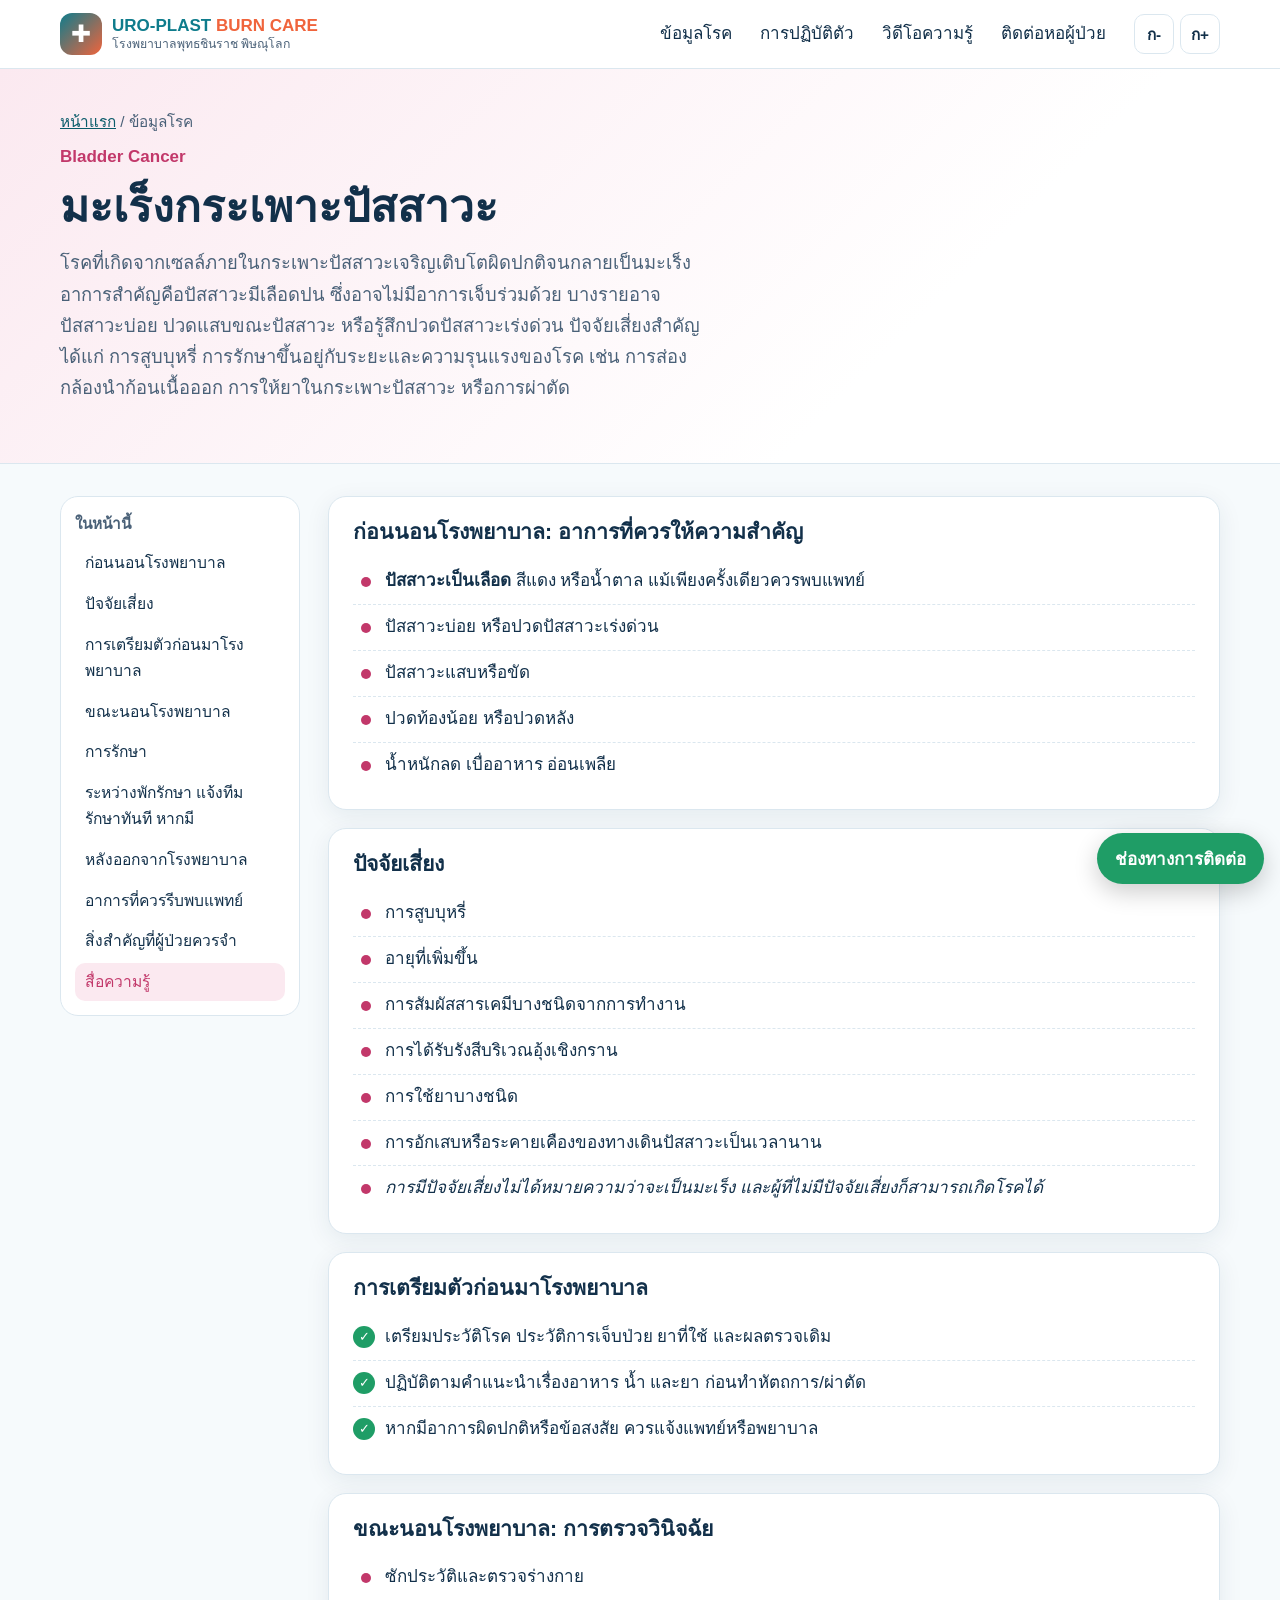
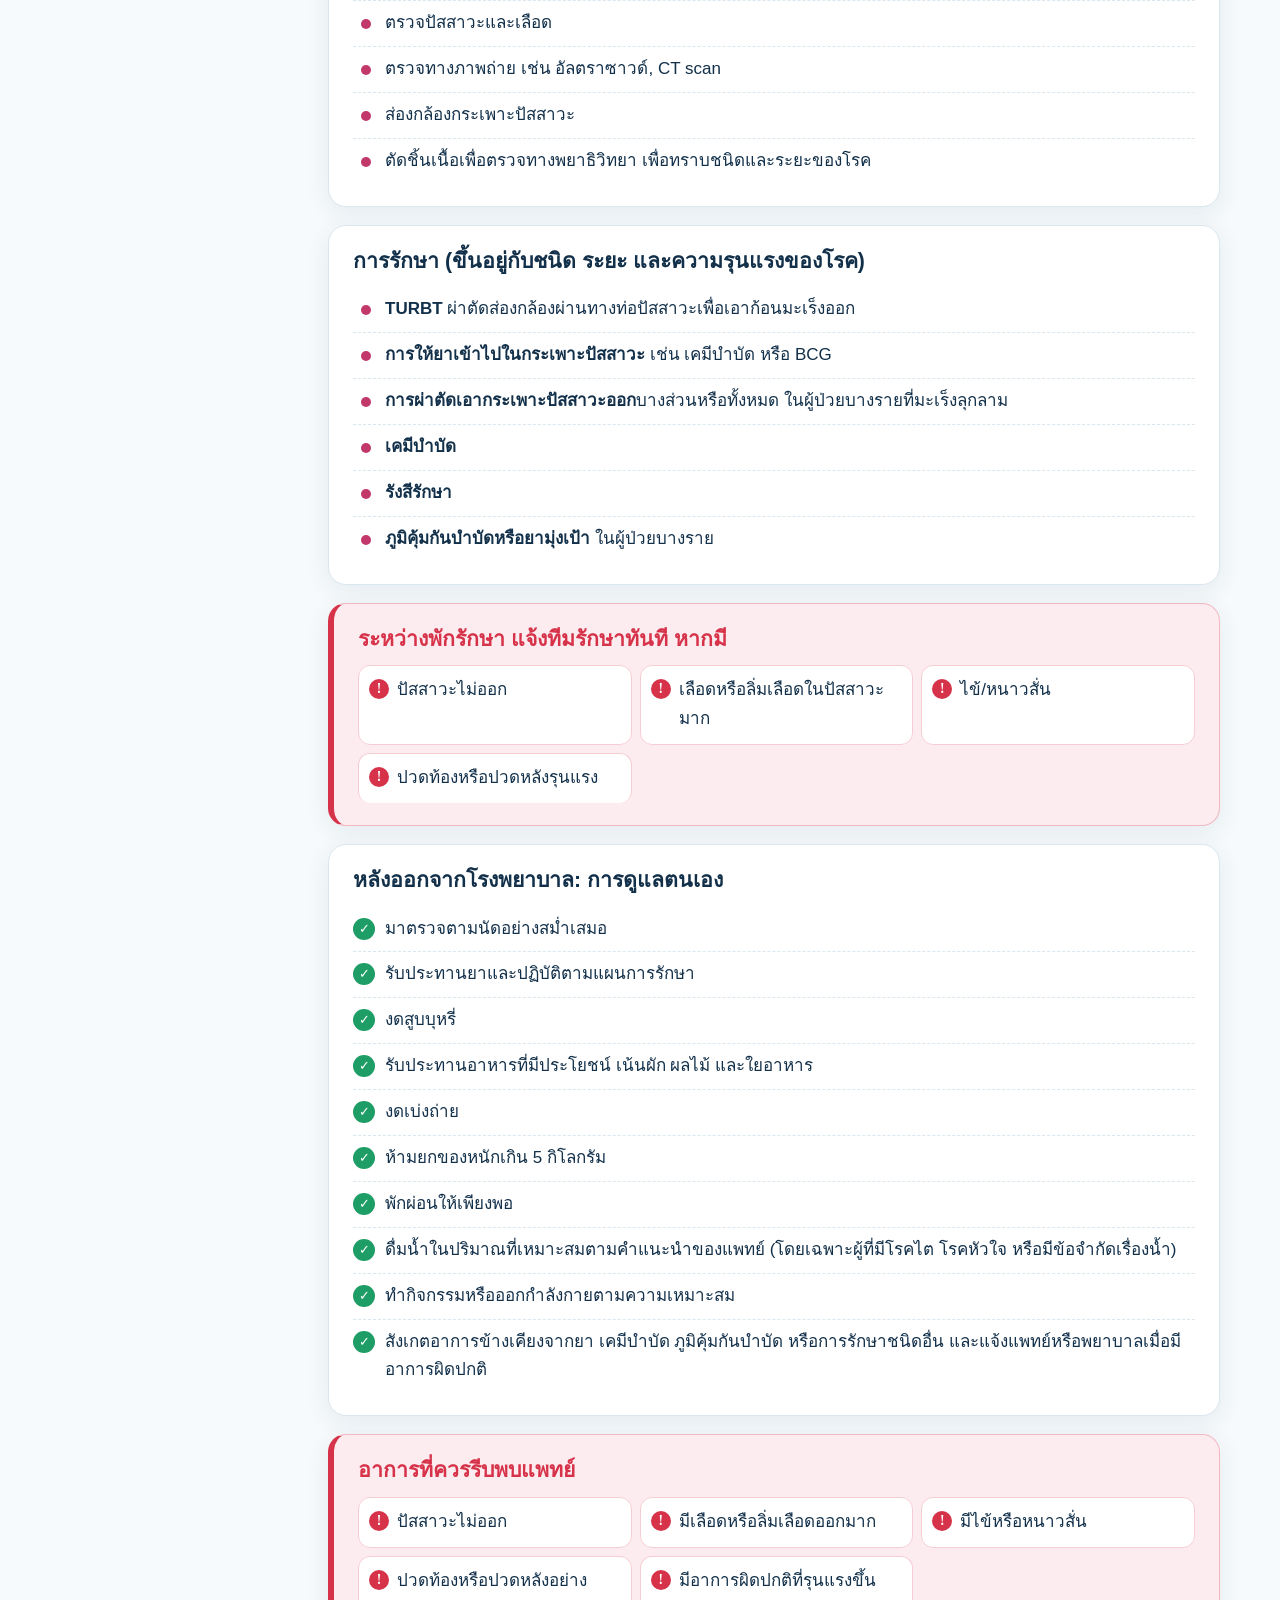
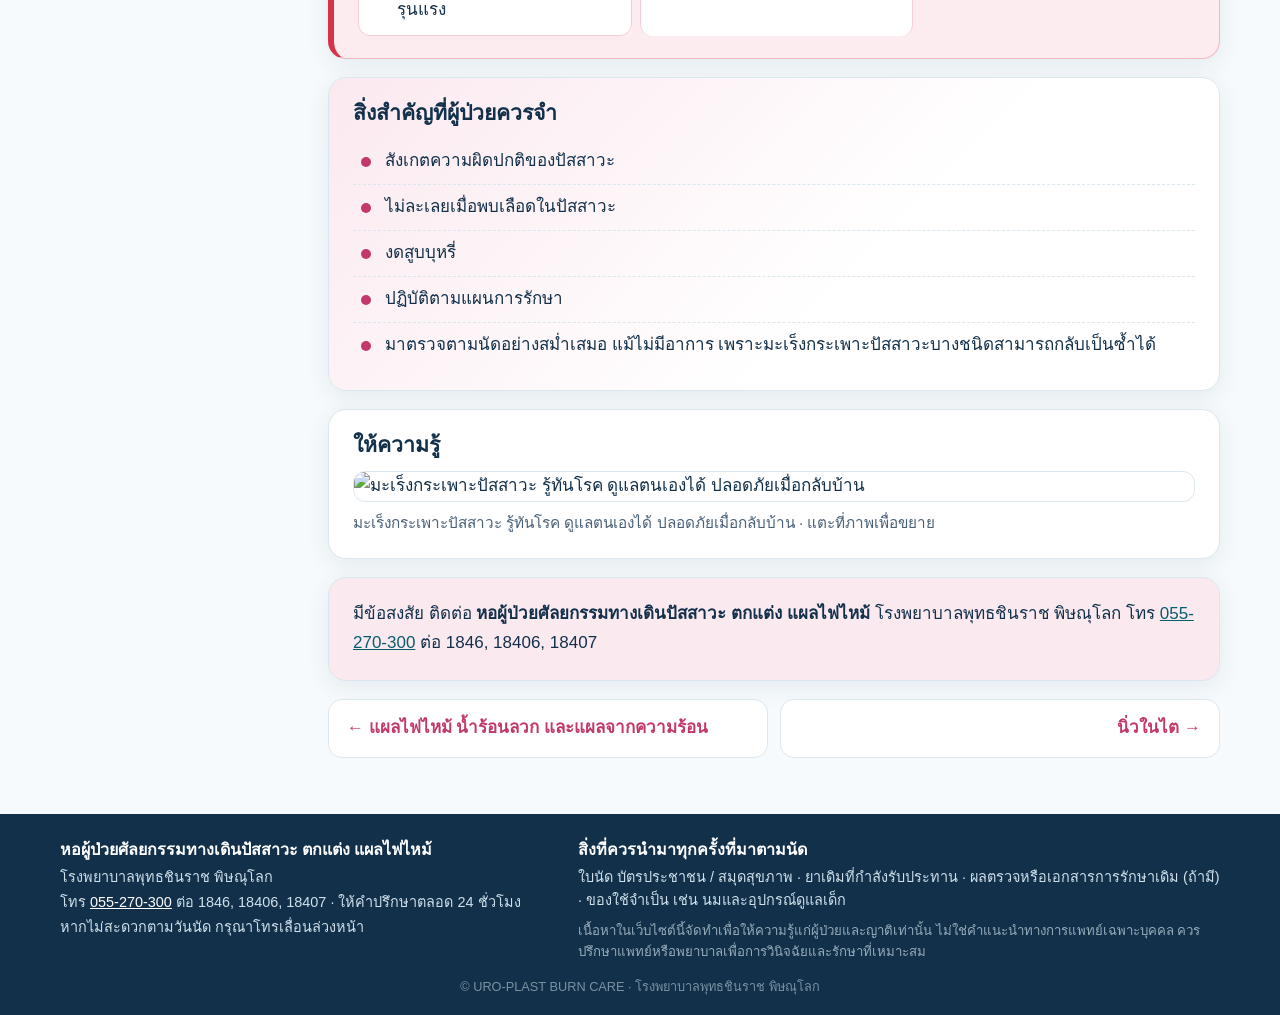
==== commit 8506a522: "Add files via upload" ====
--- a/bladder-cancer.html
+++ b/bladder-cancer.html
@@ -35,15 +35,15 @@
       <h1>มะเร็งกระเพาะปัสสาวะ</h1>
       <p class="hero-lead">โรคที่เกิดจากเซลล์ภายในกระเพาะปัสสาวะเจริญเติบโตผิดปกติจนกลายเป็นมะเร็ง อาการสำคัญคือปัสสาวะมีเลือดปน ซึ่งอาจไม่มีอาการเจ็บร่วมด้วย บางรายอาจปัสสาวะบ่อย ปวดแสบขณะปัสสาวะ หรือรู้สึกปวดปัสสาวะเร่งด่วน ปัจจัยเสี่ยงสำคัญ ได้แก่ การสูบบุหรี่ การรักษาขึ้นอยู่กับระยะและความรุนแรงของโรค เช่น การส่องกล้องนำก้อนเนื้อออก การให้ยาในกระเพาะปัสสาวะ หรือการผ่าตัด</p>
     </div>
-    <div class="th-art"><img src="assets/img/bladder-cancer.jpg" alt="" class="zoom"></div>
+    <div class="th-art"><img src="assets/img/bladder-cancer-2.jpg" alt="" class="zoom"></div>
   </div>
 </section>
 <div class="wrap topic-body">
   <aside class="toc" aria-label="สารบัญ"><p>ในหน้านี้</p><a href="#s1">ก่อนนอนโรงพยาบาล</a><a href="#s2">ปัจจัยเสี่ยง</a><a href="#s3">การเตรียมตัวก่อนมาโรงพยาบาล</a><a href="#s4">ขณะนอนโรงพยาบาล</a><a href="#s5">การรักษา</a><a href="#s6">ระหว่างพักรักษา แจ้งทีมรักษาทันที หากมี</a><a href="#s7">หลังออกจากโรงพยาบาล</a><a href="#s8">อาการที่ควรรีบพบแพทย์</a><a href="#s9">สิ่งสำคัญที่ผู้ป่วยควรจำ</a><a href="#infographic">สื่อความรู้</a></aside>
   <div class="content">
-    <section id="s1" class="panel k-list"><h2>ก่อนนอนโรงพยาบาล: อาการที่ควรให้ความสำคัญ</h2><ul><li><b>ปัสสาวะเป็นเลือด</b> สีชมพู แดง หรือน้ำตาล แม้เพียงครั้งเดียวควรพบแพทย์</li><li>ปัสสาวะบ่อย หรือปวดปัสสาวะเร่งด่วน</li><li>ปัสสาวะแสบหรือขัด</li><li>ปวดท้องน้อย หรือปวดหลัง</li><li>น้ำหนักลด เบื่ออาหาร อ่อนเพลีย</li></ul></section><section id="s2" class="panel k-list"><h2>ปัจจัยเสี่ยง</h2><ul><li>การสูบบุหรี่</li><li>อายุที่เพิ่มขึ้น</li><li>การสัมผัสสารเคมีบางชนิดจากการทำงาน</li><li>การได้รับรังสีบริเวณอุ้งเชิงกราน</li><li>การใช้ยาบางชนิด</li><li>การอักเสบหรือระคายเคืองของทางเดินปัสสาวะเป็นเวลานาน</li><li><i>การมีปัจจัยเสี่ยงไม่ได้หมายความว่าจะเป็นมะเร็ง และผู้ที่ไม่มีปัจจัยเสี่ยงก็สามารถเกิดโรคได้</i></li></ul></section><section id="s3" class="panel k-check"><h2>การเตรียมตัวก่อนมาโรงพยาบาล</h2><ul><li>เตรียมประวัติโรค ประวัติการเจ็บป่วย ยาที่ใช้ และผลตรวจเดิม</li><li>ปฏิบัติตามคำแนะนำเรื่องอาหาร น้ำ และยา ก่อนทำหัตถการ/ผ่าตัด</li><li>หากมีอาการผิดปกติหรือข้อสงสัย ควรแจ้งแพทย์หรือพยาบาล</li></ul></section><section id="s4" class="panel k-steps"><h2>ขณะนอนโรงพยาบาล: การตรวจวินิจฉัย</h2><ul><li>ซักประวัติและตรวจร่างกาย</li><li>ตรวจปัสสาวะและเลือด</li><li>ตรวจทางภาพถ่าย เช่น อัลตราซาวด์, CT scan</li><li>ส่องกล้องกระเพาะปัสสาวะ</li><li>ตัดชิ้นเนื้อเพื่อตรวจทางพยาธิวิทยา เพื่อทราบชนิดและระยะของโรค</li></ul></section><section id="s5" class="panel k-steps"><h2>การรักษา (ขึ้นอยู่กับชนิด ระยะ และความรุนแรงของโรค)</h2><ul><li><b>TURBT</b> ผ่าตัดส่องกล้องผ่านทางท่อปัสสาวะเพื่อเอาก้อนมะเร็งออก</li><li><b>การให้ยาเข้าไปในกระเพาะปัสสาวะ</b> เช่น เคมีบำบัด หรือ BCG</li><li><b>การผ่าตัดเอากระเพาะปัสสาวะออก</b>บางส่วนหรือทั้งหมด ในผู้ป่วยบางรายที่มะเร็งลุกลาม</li><li><b>เคมีบำบัด</b></li><li><b>รังสีรักษา</b></li><li><b>ภูมิคุ้มกันบำบัดหรือยามุ่งเป้า</b> ในผู้ป่วยบางราย</li></ul></section><section id="s6" class="panel k-danger"><h2>ระหว่างพักรักษา แจ้งทีมรักษาทันที หากมี</h2><ul><li>ปัสสาวะไม่ออก</li><li>เลือดหรือลิ่มเลือดในปัสสาวะมาก</li><li>ไข้/หนาวสั่น</li><li>ปวดท้องหรือปวดหลังรุนแรง</li></ul></section><section id="s7" class="panel k-check"><h2>หลังออกจากโรงพยาบาล: การดูแลตนเอง</h2><ul><li>มาตรวจตามนัดอย่างสม่ำเสมอ</li><li>รับประทานยาและปฏิบัติตามแผนการรักษา</li><li>งดสูบบุหรี่</li><li>รับประทานอาหารที่มีประโยชน์ เน้นผัก ผลไม้ โปรตีนคุณภาพดี</li><li>พักผ่อนให้เพียงพอ</li><li>ดื่มน้ำในปริมาณที่เหมาะสมตามคำแนะนำของแพทย์ (โดยเฉพาะผู้ที่มีโรคไต โรคหัวใจ หรือมีข้อจำกัดเรื่องน้ำ)</li><li>ทำกิจกรรมหรือออกกำลังกายตามความเหมาะสม</li><li>สังเกตอาการข้างเคียงจากยา เคมีบำบัด ภูมิคุ้มกันบำบัด หรือการรักษาชนิดอื่น และแจ้งแพทย์หรือพยาบาลเมื่อมีอาการผิดปกติ</li></ul></section><section id="s8" class="panel k-danger"><h2>อาการที่ควรรีบพบแพทย์</h2><ul><li>ปัสสาวะไม่ออก</li><li>มีเลือดหรือลิ่มเลือดออกมาก</li><li>มีไข้หรือหนาวสั่น</li><li>ปวดท้องหรือปวดหลังอย่างรุนแรง</li><li>มีอาการผิดปกติที่รุนแรงขึ้น</li></ul></section><section id="s9" class="panel k-info"><h2>สิ่งสำคัญที่ผู้ป่วยควรจำ</h2><ul><li>สังเกตความผิดปกติของปัสสาวะ</li><li>ไม่ละเลยเมื่อพบเลือดในปัสสาวะ</li><li>งดสูบบุหรี่</li><li>ปฏิบัติตามแผนการรักษา</li><li>มาตรวจตามนัดอย่างสม่ำเสมอ แม้ไม่มีอาการ เพราะมะเร็งกระเพาะปัสสาวะบางชนิดสามารถกลับเป็นซ้ำได้</li></ul></section>
-    <section class="panel media" id="infographic"><h2>อินโฟกราฟิก</h2><figure><img src="assets/img/bladder-cancer.jpg" alt="มะเร็งกระเพาะปัสสาวะ รู้ทันโรค ดูแลตนเองได้ ปลอดภัยเมื่อกลับบ้าน" loading="lazy" class="zoom"><figcaption>มะเร็งกระเพาะปัสสาวะ รู้ทันโรค ดูแลตนเองได้ ปลอดภัยเมื่อกลับบ้าน · แตะที่ภาพเพื่อขยาย</figcaption></figure></section>
-    <section class="panel contact-mini"><p>มีข้อสงสัย ติดต่อ <b>หอผู้ป่วยศัลยกรรมทางเดินปัสสาวะ ตกแต่ง แผลไฟไหม้</b> โรงพยาบาลพุทธชินราช พิษณุโลก โทร <a href="tel:055270300">055-270-300</a> ต่อ 1846, 18407</p></section>
+    <section id="s1" class="panel k-list"><h2>ก่อนนอนโรงพยาบาล: อาการที่ควรให้ความสำคัญ</h2><ul><li><b>ปัสสาวะเป็นเลือด</b> สีแดง หรือน้ำตาล แม้เพียงครั้งเดียวควรพบแพทย์</li><li>ปัสสาวะบ่อย หรือปวดปัสสาวะเร่งด่วน</li><li>ปัสสาวะแสบหรือขัด</li><li>ปวดท้องน้อย หรือปวดหลัง</li><li>น้ำหนักลด เบื่ออาหาร อ่อนเพลีย</li></ul></section><section id="s2" class="panel k-list"><h2>ปัจจัยเสี่ยง</h2><ul><li>การสูบบุหรี่</li><li>อายุที่เพิ่มขึ้น</li><li>การสัมผัสสารเคมีบางชนิดจากการทำงาน</li><li>การได้รับรังสีบริเวณอุ้งเชิงกราน</li><li>การใช้ยาบางชนิด</li><li>การอักเสบหรือระคายเคืองของทางเดินปัสสาวะเป็นเวลานาน</li><li><i>การมีปัจจัยเสี่ยงไม่ได้หมายความว่าจะเป็นมะเร็ง และผู้ที่ไม่มีปัจจัยเสี่ยงก็สามารถเกิดโรคได้</i></li></ul></section><section id="s3" class="panel k-check"><h2>การเตรียมตัวก่อนมาโรงพยาบาล</h2><ul><li>เตรียมประวัติโรค ประวัติการเจ็บป่วย ยาที่ใช้ และผลตรวจเดิม</li><li>ปฏิบัติตามคำแนะนำเรื่องอาหาร น้ำ และยา ก่อนทำหัตถการ/ผ่าตัด</li><li>หากมีอาการผิดปกติหรือข้อสงสัย ควรแจ้งแพทย์หรือพยาบาล</li></ul></section><section id="s4" class="panel k-steps"><h2>ขณะนอนโรงพยาบาล: การตรวจวินิจฉัย</h2><ul><li>ซักประวัติและตรวจร่างกาย</li><li>ตรวจปัสสาวะและเลือด</li><li>ตรวจทางภาพถ่าย เช่น อัลตราซาวด์, CT scan</li><li>ส่องกล้องกระเพาะปัสสาวะ</li><li>ตัดชิ้นเนื้อเพื่อตรวจทางพยาธิวิทยา เพื่อทราบชนิดและระยะของโรค</li></ul></section><section id="s5" class="panel k-steps"><h2>การรักษา (ขึ้นอยู่กับชนิด ระยะ และความรุนแรงของโรค)</h2><ul><li><b>TURBT</b> ผ่าตัดส่องกล้องผ่านทางท่อปัสสาวะเพื่อเอาก้อนมะเร็งออก</li><li><b>การให้ยาเข้าไปในกระเพาะปัสสาวะ</b> เช่น เคมีบำบัด หรือ BCG</li><li><b>การผ่าตัดเอากระเพาะปัสสาวะออก</b>บางส่วนหรือทั้งหมด ในผู้ป่วยบางรายที่มะเร็งลุกลาม</li><li><b>เคมีบำบัด</b></li><li><b>รังสีรักษา</b></li><li><b>ภูมิคุ้มกันบำบัดหรือยามุ่งเป้า</b> ในผู้ป่วยบางราย</li></ul></section><section id="s6" class="panel k-danger"><h2>ระหว่างพักรักษา แจ้งทีมรักษาทันที หากมี</h2><ul><li>ปัสสาวะไม่ออก</li><li>เลือดหรือลิ่มเลือดในปัสสาวะมาก</li><li>ไข้/หนาวสั่น</li><li>ปวดท้องหรือปวดหลังรุนแรง</li></ul></section><section id="s7" class="panel k-check"><h2>หลังออกจากโรงพยาบาล: การดูแลตนเอง</h2><ul><li>มาตรวจตามนัดอย่างสม่ำเสมอ</li><li>รับประทานยาและปฏิบัติตามแผนการรักษา</li><li>งดสูบบุหรี่</li><li>รับประทานอาหารที่มีประโยชน์ เน้นผัก ผลไม้ และใยอาหาร</li><li>งดเบ่งถ่าย</li><li>ห้ามยกของหนักเกิน 5 กิโลกรัม</li><li>พักผ่อนให้เพียงพอ</li><li>ดื่มน้ำในปริมาณที่เหมาะสมตามคำแนะนำของแพทย์ (โดยเฉพาะผู้ที่มีโรคไต โรคหัวใจ หรือมีข้อจำกัดเรื่องน้ำ)</li><li>ทำกิจกรรมหรือออกกำลังกายตามความเหมาะสม</li><li>สังเกตอาการข้างเคียงจากยา เคมีบำบัด ภูมิคุ้มกันบำบัด หรือการรักษาชนิดอื่น และแจ้งแพทย์หรือพยาบาลเมื่อมีอาการผิดปกติ</li></ul></section><section id="s8" class="panel k-danger"><h2>อาการที่ควรรีบพบแพทย์</h2><ul><li>ปัสสาวะไม่ออก</li><li>มีเลือดหรือลิ่มเลือดออกมาก</li><li>มีไข้หรือหนาวสั่น</li><li>ปวดท้องหรือปวดหลังอย่างรุนแรง</li><li>มีอาการผิดปกติที่รุนแรงขึ้น</li></ul></section><section id="s9" class="panel k-info"><h2>สิ่งสำคัญที่ผู้ป่วยควรจำ</h2><ul><li>สังเกตความผิดปกติของปัสสาวะ</li><li>ไม่ละเลยเมื่อพบเลือดในปัสสาวะ</li><li>งดสูบบุหรี่</li><li>ปฏิบัติตามแผนการรักษา</li><li>มาตรวจตามนัดอย่างสม่ำเสมอ แม้ไม่มีอาการ เพราะมะเร็งกระเพาะปัสสาวะบางชนิดสามารถกลับเป็นซ้ำได้</li></ul></section>
+    <section class="panel media" id="infographic"><h2>ให้ความรู้</h2><figure><img src="assets/img/bladder-cancer-2.jpg" alt="มะเร็งกระเพาะปัสสาวะ รู้ทันโรค ดูแลตนเองได้ ปลอดภัยเมื่อกลับบ้าน" loading="lazy" class="zoom"><figcaption>มะเร็งกระเพาะปัสสาวะ รู้ทันโรค ดูแลตนเองได้ ปลอดภัยเมื่อกลับบ้าน · แตะที่ภาพเพื่อขยาย</figcaption></figure></section>
+    <section class="panel contact-mini"><p>มีข้อสงสัย ติดต่อ <b>หอผู้ป่วยศัลยกรรมทางเดินปัสสาวะ ตกแต่ง แผลไฟไหม้</b> โรงพยาบาลพุทธชินราช พิษณุโลก โทร <a href="tel:055270300">055-270-300</a> ต่อ 1846, 18406, 18407</p></section>
     <nav class="pager"><a href="burn.html">← แผลไฟไหม้ น้ำร้อนลวก และแผลจากความร้อน</a><a href="renal-calculi.html">นิ่วในไต →</a></nav>
   </div>
 </div>
@@ -53,7 +53,7 @@
     <div>
       <p class="foot-title">หอผู้ป่วยศัลยกรรมทางเดินปัสสาวะ ตกแต่ง แผลไฟไหม้</p>
       <p>โรงพยาบาลพุทธชินราช พิษณุโลก</p>
-      <p>โทร <a href="tel:055270300">055-270-300</a> ต่อ 1846, 18407 · ให้คำปรึกษาตลอด 24 ชั่วโมง</p>
+      <p>โทร <a href="tel:055270300">055-270-300</a> ต่อ 1846, 18406, 18407 · ให้คำปรึกษาตลอด 24 ชั่วโมง</p>
       <p>หากไม่สะดวกตามวันนัด กรุณาโทรเลื่อนล่วงหน้า</p>
     </div>
     <div>
@@ -64,7 +64,7 @@
   </div>
   <p class="copy">© URO-PLAST BURN CARE · โรงพยาบาลพุทธชินราช พิษณุโลก</p>
 </footer>
-<a href="tel:055270300" class="fab-call" aria-label="โทรหาหอผู้ป่วย"><span>โทรหาหอผู้ป่วย</span></a>
+<a href="tel:055270300" class="fab-call" aria-label="ช่องทางการติดต่อ"><span>ช่องทางการติดต่อ</span></a>
 <button class="to-top" aria-label="กลับขึ้นด้านบน">↑</button>
 <div class="lightbox" hidden><button class="lb-close" aria-label="ปิด">✕</button><img alt=""></div>
 <script src="assets/js/main.js"></script>
--- a/assets/css/style.css
+++ b/assets/css/style.css
@@ -219,6 +219,42 @@
   .panel { padding: 18px; }
   .videos { grid-template-columns: 1fr; }
 }
+/* phones */
+@media (max-width: 600px) {
+  html { -webkit-text-size-adjust: 100%; }
+  .hero-center { padding: 32px 0 28px; }
+  .hero h1 { font-size: 2.1rem; }
+  .hero-lead { font-size: 1rem; }
+  .hero-actions .btn { flex: 1 1 100%; justify-content: center; }
+  .block { padding: 36px 0; }
+  .sec-sub { margin-bottom: 18px; }
+  /* topic cards become a compact tap list */
+  .topics { grid-template-columns: 1fr; gap: 10px; }
+  .topic-card { flex-direction: row; flex-wrap: wrap; align-items: center; column-gap: 14px; row-gap: 0; padding: 14px 16px; border-top: 0; border-left: 5px solid var(--c); }
+  .topic-card:hover { transform: none; }
+  .tc-icon { width: 52px; height: 52px; font-size: 1.8rem; margin: 0; flex: none; }
+  .tc-th { flex: 1; min-width: 0; font-size: 1.05rem; }
+  .tc-en { width: 100%; padding-left: 66px; margin-top: -10px; font-size: .82rem; }
+  .tc-lead, .tc-more { display: none; }
+  .journey li { padding: 14px 16px; }
+  .videos { gap: 14px; }
+  /* topic pages */
+  .th-grid { padding: 22px 0; gap: 18px; }
+  .topic-hero h1 { font-size: 1.6rem; }
+  .topic-hero .hero-lead { font-size: .98rem; }
+  .th-art img { max-height: 220px; }
+  .topic-body { padding: 0 0 40px; gap: 14px; }
+  .toc { position: sticky; top: 56px; z-index: 20; margin: 0 -16px; border-radius: 0; border-left: 0; border-right: 0; padding: 8px 12px; box-shadow: 0 4px 10px rgba(18,48,74,.06); }
+  .toc a { background: var(--c-soft); border-radius: 999px; padding: 6px 14px; font-size: .88rem; }
+  .content { gap: 14px; }
+  .panel { padding: 16px; border-radius: 14px; scroll-margin-top: 112px; }
+  .panel h2 { font-size: 1.1rem; }
+  .k-danger ul { grid-template-columns: 1fr; gap: 6px; }
+  .pager a { flex-basis: 100%; text-align: left !important; }
+  .site-header .bar { min-height: 56px; }
+  .lb-close { top: 8px; right: 8px; }
+}
+
 @media print {
   .site-header, .fab-call, .to-top, .toc, .pager, .media video { display: none !important; }
   .topic-body { display: block; }
